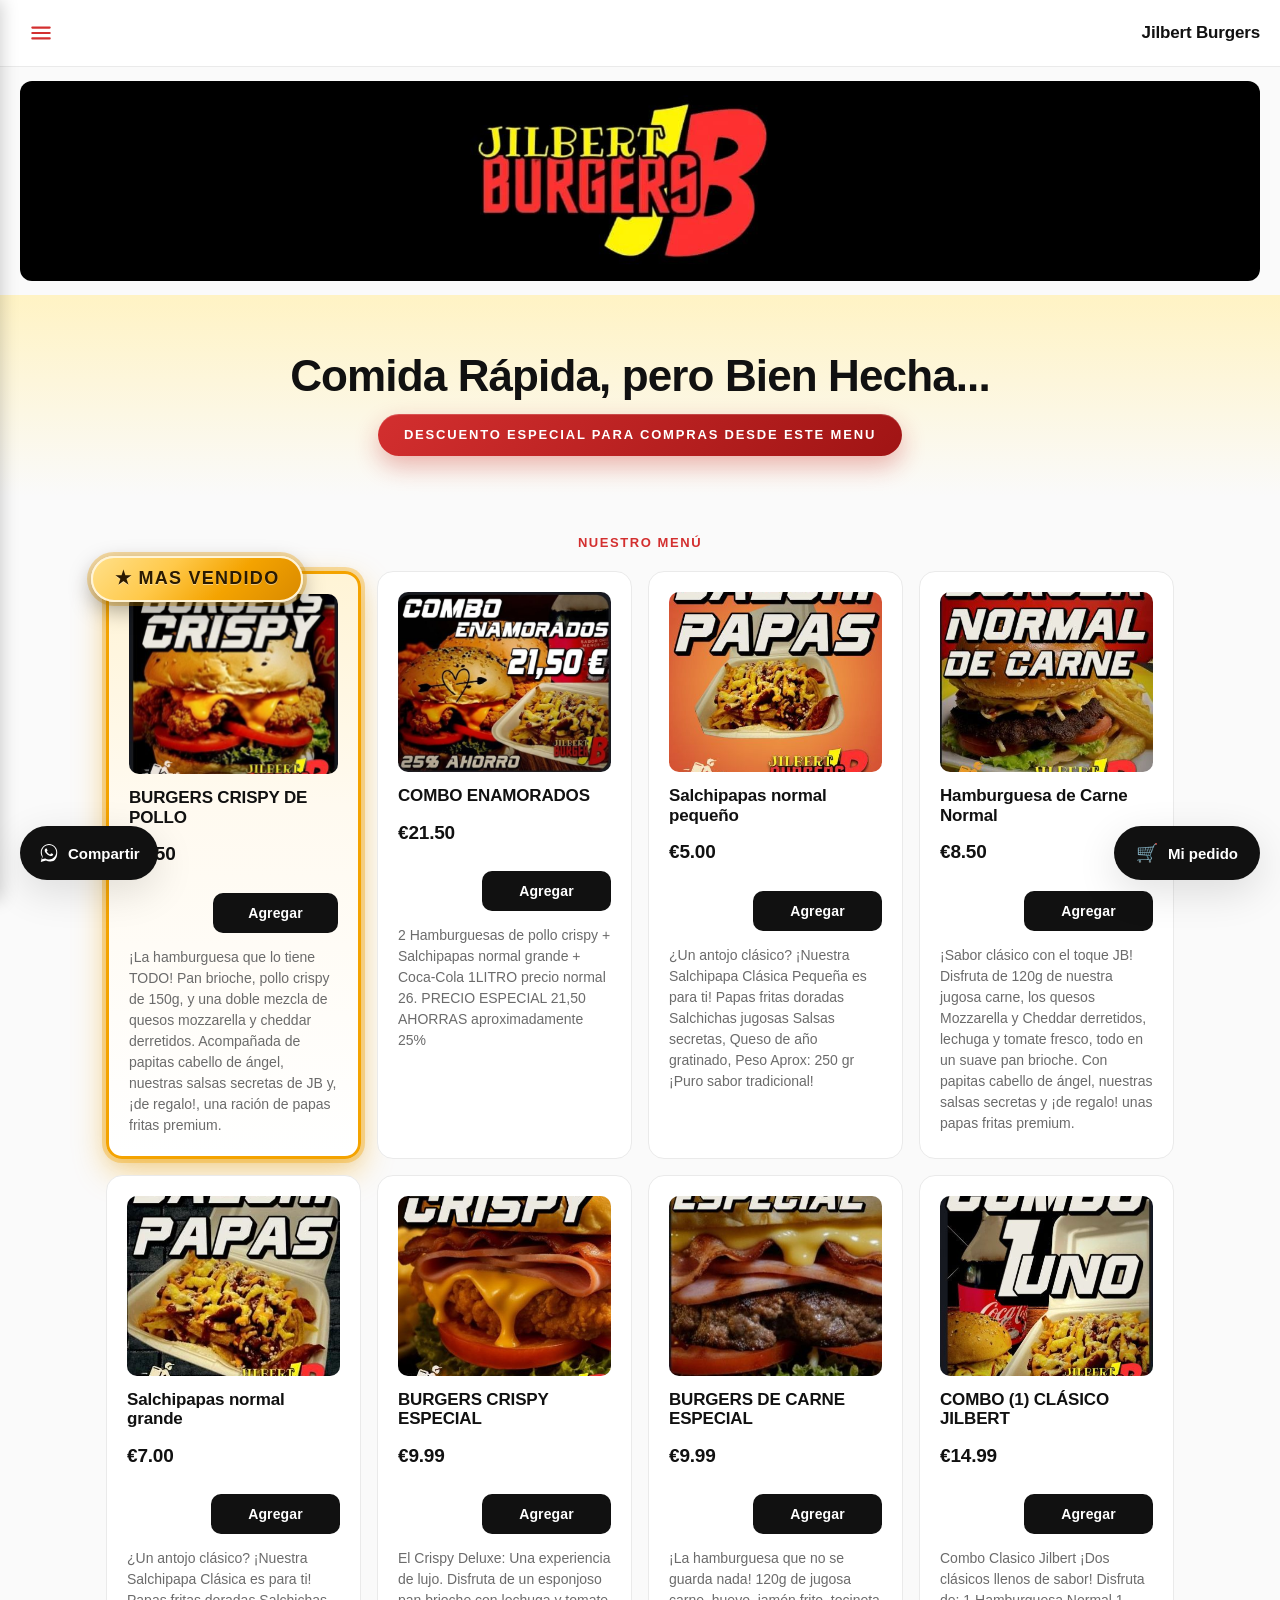
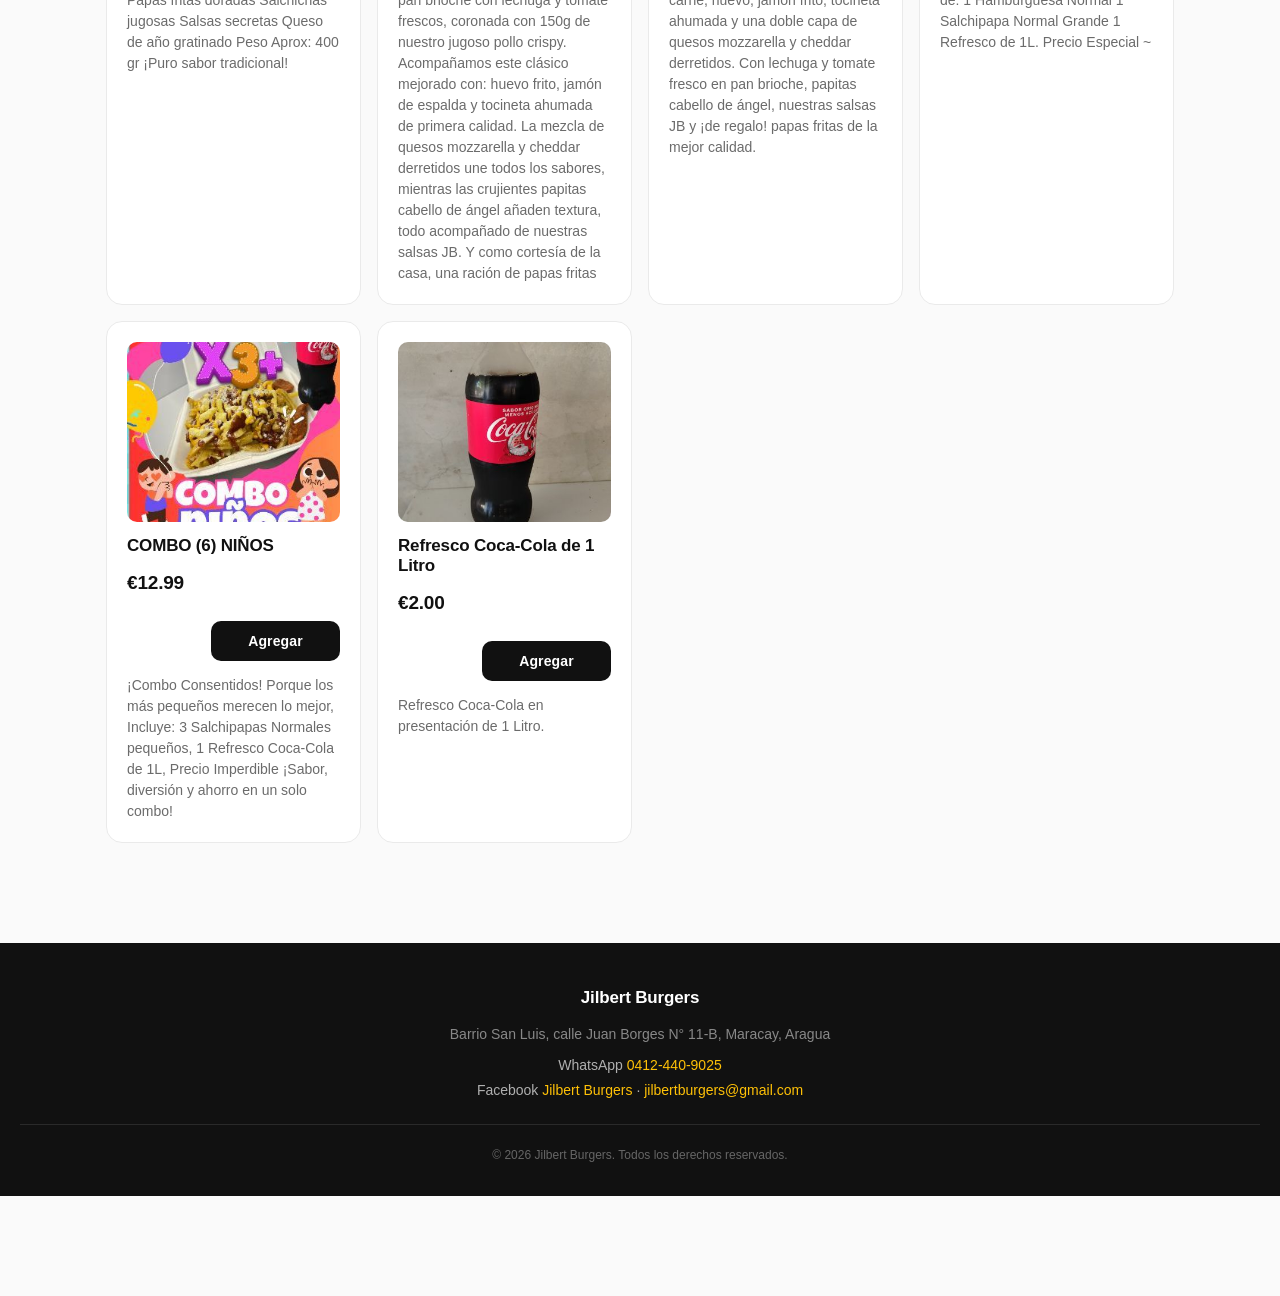
==== index.html @ 59627739 "FASE 16: boton WhatsApp -> "Consultar por WhatsApp" - index.html y categoria.html: label boton carri" ====
<!DOCTYPE html>
<html lang="es">
<head>
<meta charset="UTF-8">
<meta name="viewport" content="width=device-width, initial-scale=1.0">
<title>Jilbert Burgers &middot; Comida r&aacute;pida en Maracay</title>
<link rel="icon" type="image/jpeg" href="assets/img/logo.jpg">
<meta name="description" content="Hamburguesas, salchipapas, bebidas y combos. Pide por WhatsApp en Maracay, Aragua.">
<link rel="stylesheet" href="assets/style.css?v=20261015e">
</head>
<body data-vista="todos">

<header class="cabecera">
  <button class="btn-hamburguesa" id="btn-hamburguesa" aria-label="Abrir men&uacute;" aria-expanded="false">
    <svg viewBox="0 0 24 24" width="26" height="26" aria-hidden="true">
      <rect x="3" y="6"  width="18" height="2" rx="1" fill="currentColor"/>
      <rect x="3" y="11" width="18" height="2" rx="1" fill="currentColor"/>
      <rect x="3" y="16" width="18" height="2" rx="1" fill="currentColor"/>
    </svg>
  </button>
  <a href="index.html" class="logo" style="text-decoration:none;color:inherit;">
    <span>Jilbert Burgers</span>
  </a>
</header>

<aside class="menu-lateral" id="menu-lateral" aria-hidden="true">
  <header class="menu-lateral-head">
    <h3>Men&uacute;</h3>
    <button id="menu-lateral-cerrar" aria-label="Cerrar men&uacute;">&times;</button>
  </header>
  <nav class="menu-lateral-lista" id="menu-lateral-lista"></nav>
</aside>
<div class="overlay" id="menu-overlay" aria-hidden="true"></div>

<section class="logo-banda">
  <img data-negocio="logo" alt="Jilbert Burgers" class="logo-banda-img">
</section>

<section class="hero">
  <h1 id="hero-titulo"></h1>
  <p id="hero-subtitulo"></p>
</section>

<h2 class="seccion-titulo">Nuestro Men&uacute;</h2>
<section class="productos-todos" id="lista-productos"><div class="skeleton-grid"><div class="skeleton-card"><div class="sk-media"></div><div class="sk-line sk-titulo"></div><div class="sk-line sk-precio"></div><div class="sk-line sk-btn"></div><div class="sk-line sk-desc"></div></div><div class="skeleton-card"><div class="sk-media"></div><div class="sk-line sk-titulo"></div><div class="sk-line sk-precio"></div><div class="sk-line sk-btn"></div><div class="sk-line sk-desc"></div></div><div class="skeleton-card"><div class="sk-media"></div><div class="sk-line sk-titulo"></div><div class="sk-line sk-precio"></div><div class="sk-line sk-btn"></div><div class="sk-line sk-desc"></div></div><div class="skeleton-card"><div class="sk-media"></div><div class="sk-line sk-titulo"></div><div class="sk-line sk-precio"></div><div class="sk-line sk-btn"></div><div class="sk-line sk-desc"></div></div><div class="skeleton-card"><div class="sk-media"></div><div class="sk-line sk-titulo"></div><div class="sk-line sk-precio"></div><div class="sk-line sk-btn"></div><div class="sk-line sk-desc"></div></div><div class="skeleton-card"><div class="sk-media"></div><div class="sk-line sk-titulo"></div><div class="sk-line sk-precio"></div><div class="sk-line sk-btn"></div><div class="sk-line sk-desc"></div></div></div></section>

<button class="carrito-btn" id="carrito-btn" aria-label="Ver carrito">
  <span class="icono">&#128722;</span>
  <span>Mi pedido</span>
  <span class="badge" id="carrito-badge" style="display:none;">0</span>
</button>

<button class="share-btn" id="compartir-btn" aria-label="Compartir men&uacute; por WhatsApp" title="Compartir men&uacute;">
  <svg viewBox="0 0 32 32" width="22" height="22" aria-hidden="true" fill="currentColor">
    <path d="M16 3C9.4 3 4 8.4 4 15c0 2.4.7 4.7 2 6.6L4 29l7.6-2c1.9 1 3.9 1.5 6 1.5h.4C24.6 28.5 28 23.6 28 15 28 8.4 22.6 3 16 3zm0 22.5h-.4c-1.8 0-3.5-.5-5-1.4l-.4-.2-4.5 1.2 1.2-4.4-.2-.4C6 18.9 5.5 17 5.5 15 5.5 9.2 10.2 4.5 16 4.5S26.5 9.2 26.5 15 21.8 25.5 16 25.5zm5.7-7.9c-.3-.2-1.9-.9-2.2-1s-.5-.2-.7.2-.8 1-1 1.2-.4.2-.7.1c-.3-.2-1.3-.5-2.5-1.6-1-.9-1.6-1.9-1.8-2.2-.2-.3 0-.5.1-.6.1-.1.3-.4.5-.6.2-.2.3-.3.4-.5.1-.2 0-.4 0-.5s-.7-1.7-.9-2.3c-.2-.6-.5-.5-.7-.5h-.6c-.2 0-.5.1-.8.4-.3.3-1 1-1 2.5s1.1 2.9 1.2 3.1c.2.2 2.1 3.2 5 4.5.7.3 1.2.5 1.7.6.7.2 1.3.2 1.8.1.6-.1 1.9-.8 2.2-1.6.3-.8.3-1.4.2-1.6-.1-.2-.3-.3-.6-.4z"/>
  </svg>
  <span>Compartir</span>
</button>

<aside class="carrito-panel" id="carrito-panel" aria-label="Carrito de compras">
  <header>
    <h2>Tu Pedido</h2>
    <button id="carrito-cerrar" aria-label="Cerrar">&times;</button>
  </header>
  <div class="carrito-lista" id="carrito-lista"></div>
  <div class="carrito-pie">
    <div class="total"><span>Total</span><span id="carrito-total">&euro;0.00</span></div>
    <button class="btn-wa" id="carrito-wa">Consultar por WhatsApp</button>
    <button class="btn-contado" id="carrito-contado">Contado (10% OFF)</button>
    <button class="btn-vaciar" id="carrito-vaciar">Vaciar carrito</button>
  </div>
</aside>

<footer class="pie">
  <strong>Jilbert Burgers</strong>
  <p class="direccion" data-negocio="direccion">Barrio San Luis, calle Juan Borges N&deg; 11-B, Maracay, Aragua</p>
  <p>WhatsApp <a href="https://wa.me/584124409025" target="_blank" rel="noopener" data-negocio="whatsapp">0412-440-9025</a></p>
  <p>Facebook <a href="https://www.facebook.com/search/top?q=jilbert%20burgers" target="_blank" rel="noopener" data-negocio="facebook">Jilbert Burgers</a> &middot; <a href="mailto:jilbertburgers@gmail.com" data-negocio="correo">jilbertburgers@gmail.com</a></p>
  <p class="copy">&copy; 2026 Jilbert Burgers. Todos los derechos reservados.</p>
</footer>

<script src="assets/script.js?v=20261015d"></script>
</body>
</html>
---- assets/style.css ----
/* ============================================================
   Jilbert Burgers - Estilos modernos minimalistas
   Paleta: amarillo #FFC107, rojo #D32F2F, negro #111111
   ============================================================ */

* { box-sizing: border-box; margin: 0; padding: 0; }

:root {
  --amarillo:  #FFC107;
  --amarillo-suave: #FFF3C4;
  --rojo:      #D32F2F;
  --rojo-oscuro: #B71C1C;
  --negro:     #111111;
  --gris:      #6B6B6B;
  --gris-claro:#F5F5F5;
  --blanco:    #FFFFFF;
  --fondo:     #FAFAFA;
  --borde:     #EAEAEA;
  --radio:     16px;
  --radio-sm:  10px;
  --sombra-sm: 0 1px 3px rgba(0,0,0,.04), 0 1px 2px rgba(0,0,0,.06);
  --sombra-md: 0 4px 16px rgba(0,0,0,.06);
  --sombra-lg: 0 12px 40px rgba(0,0,0,.12);
  --trans:     .2s cubic-bezier(.4,0,.2,1);
}

html { scroll-behavior: smooth; }

body {
  font-family: -apple-system, BlinkMacSystemFont, "Segoe UI", "Inter", Roboto, "Helvetica Neue", sans-serif;
  font-size: 16px;
  line-height: 1.55;
  color: var(--negro);
  background: var(--fondo);
  -webkit-font-smoothing: antialiased;
  padding-bottom: 100px;
}

h1, h2, h3 {
  font-weight: 800;
  letter-spacing: -0.02em;
  line-height: 1.15;
  color: var(--negro);
}

a { color: var(--rojo); text-decoration: none; transition: color var(--trans); }
a:hover { color: var(--rojo-oscuro); }

/* ---------- Cabecera ---------- */
.cabecera {
  position: sticky; top: 0; z-index: 50;
  display: flex; align-items: center; justify-content: space-between;
  gap: 12px;
  padding: 12px 20px;
  background: rgba(255,255,255,.9);
  backdrop-filter: saturate(180%) blur(12px);
  -webkit-backdrop-filter: saturate(180%) blur(12px);
  border-bottom: 1px solid var(--borde);
}
.cabecera .logo {
  display: flex; align-items: center; gap: 10px;
  font-weight: 800;
  font-size: 17px;
  letter-spacing: -0.01em;
  color: var(--negro);
}
.cabecera .logo svg { width: 36px; height: 36px; display: block; }
.cabecera nav a {
  font-size: 14px;
  font-weight: 600;
  color: var(--gris);
  margin-left: 16px;
  padding: 6px 10px;
  border-radius: 8px;
  transition: all var(--trans);
}
.cabecera nav a:hover {
  color: var(--negro);
  background: var(--gris-claro);
  text-decoration: none;
}

/* ---------- Logo del negocio (banda negra fija, editor tipo Facebook) ---------- */
.logo-banda {
  background: #000;
  border-radius: 12px;
  margin: 14px 20px;
  height: 200px;
  position: relative;
  overflow: hidden;
}
.logo-banda .logo-banda-img {
  display: block;
  position: absolute;
  left: calc(50% + var(--logo-x, 0%));
  top: calc(50% + var(--logo-y, 0%));
  max-width: 100%;
  max-height: 100%;
  width: auto;
  height: auto;
  transform: translate(-50%, -50%) scale(var(--logo-escala, 1));
  transform-origin: center center;
}
.logo-banda .logo-banda-img:not([src]),
.logo-banda .logo-banda-img[src=""] {
  display: none;
}
@media (max-width: 600px) {
  .logo-banda { height: 150px; margin: 10px 12px; }
}

/* ---------- Hero ---------- */
.hero {
  text-align: center;
  padding: 56px 20px 40px;
  background: linear-gradient(180deg, var(--amarillo-suave) 0%, var(--fondo) 100%);
}
.hero h1 {
  font-size: clamp(28px, 5vw, 44px);
  color: var(--negro);
  margin-bottom: 12px;
  max-width: 700px;
  margin-left: auto; margin-right: auto;
}
.hero h1 span { color: var(--rojo); }
.hero p {
  display: inline-block;
  background: linear-gradient(135deg, var(--rojo) 0%, #a01414 100%);
  color: #ffffff;
  font-weight: 800;
  font-size: 13px;
  letter-spacing: 0.14em;
  text-transform: uppercase;
  line-height: 1.45;
  padding: 12px 26px;
  border-radius: 999px;
  box-shadow: 0 10px 24px rgba(200, 30, 30, 0.32), inset 0 1px 0 rgba(255,255,255,0.18);
  max-width: 92%;
  margin: 0 auto;
}

/* ---------- Titulo de seccion ---------- */
.seccion-titulo {
  text-align: center;
  font-size: 13px;
  font-weight: 700;
  letter-spacing: 0.12em;
  text-transform: uppercase;
  color: var(--rojo);
  margin: 40px 0 20px;
}

/* ---------- Grid de categorias ---------- */
.categorias {
  display: grid;
  grid-template-columns: repeat(auto-fit, minmax(200px, 1fr));
  gap: 16px;
  padding: 0 20px 40px;
  max-width: 1000px;
  margin: 0 auto;
}
.categoria-card {
  display: flex;
  flex-direction: column;
  align-items: stretch;
  gap: 0;
  background: var(--blanco);
  border: 1px solid var(--borde);
  border-radius: var(--radio);
  padding: 0;
  color: var(--negro);
  font-weight: 700;
  font-size: 18px;
  transition: all var(--trans);
  position: relative;
  overflow: hidden;
}
.categoria-card::after {
  content: "\2192";
  position: absolute;
  top: 22px; right: 20px;
  font-size: 18px;
  color: var(--gris);
  transition: all var(--trans);
}
.categoria-card:hover {
  border-color: var(--rojo);
  box-shadow: var(--sombra-md);
  transform: translateY(-2px);
  text-decoration: none;
  color: var(--negro);
}
.categoria-card:hover::after {
  color: var(--rojo);
  transform: translateX(4px);
}
.categoria-card .emoji {
  font-size: 34px;
  line-height: 1;
  display: block;
}
.categoria-card .label { display: block; padding: 10px 14px 0; }
.categoria-card .sub {
  display: block;
  font-size: 13px;
  font-weight: 500;
  color: var(--gris);
  margin-top: 2px;
  padding: 0 14px 12px;
}

/* ---------- Grid de productos ---------- */
.productos {
  display: grid;
  grid-template-columns: repeat(auto-fill, minmax(240px, 1fr));
  gap: 16px;
  padding: 0 20px 60px;
  max-width: 1080px;
  margin: 0 auto;
}
.producto {
  position: relative;
  background: var(--blanco);
  border: 1px solid var(--borde);
  border-radius: var(--radio);
  padding: 20px;
  display: flex;
  flex-direction: column;
  gap: 8px;
  transition: all var(--trans);
}
.producto:hover {
  border-color: #DCDCDC;
  box-shadow: var(--sombra-md);
  transform: translateY(-2px);
}
.producto .emoji {
  font-size: 40px;
  line-height: 1;
  text-align: center;
  margin-bottom: 4px;
}
.producto h3 {
  font-size: 17px;
  font-weight: 700;
  letter-spacing: -0.01em;
}
.producto .desc {
  color: var(--gris);
  font-size: 14px;
  line-height: 1.5;
}
.producto .precio {
  font-weight: 800;
  font-size: 19px;
  color: var(--negro);
  margin-top: 4px;
  letter-spacing: -0.01em;
}
.producto button {
  margin-top: 10px;
  background: var(--negro);
  color: var(--blanco);
  border: 0;
  border-radius: var(--radio-sm);
  padding: 12px 16px;
  font-weight: 600;
  font-size: 14px;
  letter-spacing: 0.01em;
  cursor: pointer;
  transition: all var(--trans);
  font-family: inherit;
}
.producto button:hover {
  background: var(--rojo);
}
.producto button:active { transform: scale(.98); }

/* ---------- Carrito flotante (pill) ---------- */
.carrito-btn {
  position: fixed;
  right: 20px; bottom: 20px;
  z-index: 60;
  height: 54px;
  padding: 0 22px;
  border-radius: 27px;
  background: var(--negro);
  color: var(--blanco);
  border: 0;
  cursor: pointer;
  font-size: 15px;
  font-weight: 600;
  font-family: inherit;
  display: flex;
  align-items: center;
  gap: 10px;
  box-shadow: var(--sombra-lg);
  transition: all var(--trans);
}
.carrito-btn:hover {
  background: var(--rojo);
  transform: translateY(-2px);
}
.carrito-btn .icono { font-size: 18px; line-height: 1; }
.carrito-btn .badge {
  background: var(--amarillo);
  color: var(--negro);
  font-size: 12px;
  font-weight: 800;
  min-width: 22px;
  height: 22px;
  border-radius: 11px;
  display: inline-flex;
  align-items: center;
  justify-content: center;
  padding: 0 7px;
}

/* ---------- Panel del carrito ---------- */
.carrito-panel {
  position: fixed;
  right: 0; bottom: 0; top: 0;
  width: min(420px, 100%);
  background: var(--blanco);
  box-shadow: var(--sombra-lg);
  z-index: 100;
  transform: translateX(110%);
  transition: transform .3s cubic-bezier(.4,0,.2,1);
  display: flex;
  flex-direction: column;
}
.carrito-panel.abierto { transform: translateX(0); }
.carrito-panel header {
  padding: 20px 22px;
  display: flex;
  align-items: center;
  justify-content: space-between;
  border-bottom: 1px solid var(--borde);
}
.carrito-panel header h2 {
  font-size: 20px;
  font-weight: 800;
  letter-spacing: -0.02em;
}
.carrito-panel header button {
  background: var(--gris-claro);
  border: 0;
  width: 34px; height: 34px;
  border-radius: 50%;
  font-size: 18px;
  cursor: pointer;
  color: var(--negro);
  display: flex; align-items: center; justify-content: center;
  transition: all var(--trans);
}
.carrito-panel header button:hover { background: #E5E5E5; }

.carrito-lista {
  flex-grow: 1;
  overflow-y: auto;
  padding: 8px 22px;
}
.carrito-item {
  display: flex;
  align-items: center;
  gap: 12px;
  border-bottom: 1px solid var(--borde);
  padding: 14px 0;
}
.carrito-item:last-child { border-bottom: 0; }
.carrito-item .nombre {
  flex-grow: 1;
  font-weight: 600;
  font-size: 14px;
  line-height: 1.35;
}
.carrito-item .cant {
  display: flex; align-items: center; gap: 8px;
}
.carrito-item .cant button {
  width: 28px; height: 28px;
  border-radius: 8px;
  border: 1px solid var(--borde);
  background: var(--blanco);
  font-weight: 700;
  font-size: 14px;
  cursor: pointer;
  color: var(--negro);
  transition: all var(--trans);
}
.carrito-item .cant button:hover { background: var(--gris-claro); }
.carrito-item .cant span {
  min-width: 20px;
  text-align: center;
  font-weight: 700;
  font-size: 14px;
}
.carrito-item .precio {
  font-weight: 700;
  min-width: 70px;
  text-align: right;
  font-size: 14px;
  letter-spacing: -0.01em;
}
.carrito-vacio {
  text-align: center;
  color: var(--gris);
  padding: 60px 20px;
  font-size: 14px;
  line-height: 1.7;
}

.carrito-pie {
  border-top: 1px solid var(--borde);
  padding: 20px 22px 24px;
  background: var(--blanco);
}
.carrito-pie .total {
  display: flex;
  justify-content: space-between;
  align-items: baseline;
  font-size: 15px;
  font-weight: 600;
  color: var(--gris);
  margin-bottom: 16px;
}
.carrito-pie .total #carrito-total {
  font-size: 22px;
  font-weight: 800;
  color: var(--negro);
  letter-spacing: -0.02em;
}
.carrito-pie button {
  width: 100%;
  padding: 14px;
  border: 0;
  border-radius: var(--radio-sm);
  font-weight: 600;
  font-size: 15px;
  cursor: pointer;
  font-family: inherit;
  transition: all var(--trans);
}
.carrito-pie .btn-wa {
  background: #25D366;
  color: var(--blanco);
}
.carrito-pie .btn-wa:hover { background: #1EBE5A; }
.carrito-pie .btn-vaciar {
  background: transparent;
  color: var(--gris);
  font-size: 13px;
  padding: 10px;
  margin-top: 4px;
}
.carrito-pie .btn-vaciar:hover { color: var(--rojo); }

/* ---------- Pie de pagina ---------- */
.pie {
  background: var(--negro);
  color: #B0B0B0;
  padding: 40px 20px 30px;
  text-align: center;
  font-size: 14px;
  line-height: 1.8;
  margin-top: 60px;
}
.pie strong {
  color: var(--blanco);
  font-size: 17px;
  font-weight: 800;
  letter-spacing: -0.01em;
  display: block;
  margin-bottom: 8px;
}
.pie a { color: var(--amarillo); }
.pie a:hover { color: #FFD54F; }
.pie .direccion { color: #888; margin-bottom: 6px; }
.pie .copy {
  margin-top: 20px;
  padding-top: 20px;
  border-top: 1px solid #2A2A2A;
  font-size: 12px;
  color: #666;
}

/* ---------- Volver / breadcrumb ---------- */
.volver {
  display: inline-flex;
  align-items: center;
  gap: 6px;
  font-size: 14px;
  font-weight: 600;
  color: var(--gris);
  margin: 24px 20px 0;
}
.volver:hover { color: var(--negro); text-decoration: none; }

/* ---------- Responsive ---------- */
@media (max-width: 480px) {
  .hero { padding: 40px 20px 28px; }
  .categorias { grid-template-columns: repeat(2, 1fr); padding: 0 16px 30px; }
  .categoria-card { padding: 0; font-size: 15px; }
  .categoria-card::after { display: none; }
  .productos { padding: 0 16px 50px; gap: 12px; }
  .producto { padding: 16px; }
  .carrito-btn { padding: 0 18px; height: 50px; }
  .carrito-panel header { padding: 16px 18px; }
  .carrito-lista { padding: 6px 18px; }
  .carrito-pie { padding: 16px 18px 20px; }
}


/* ============================================================
   PASO 21 - Tarjeta toggle: seleccionado, contador y boton "-"
   ============================================================ */
.producto { cursor: pointer; user-select: none; }
.producto .acciones {
  display: flex;
  align-items: center;
  gap: 8px;
  margin-top: 10px;
}
.producto .acciones .contador {
  min-width: 28px;
  text-align: center;
  font-weight: 800;
  font-size: 15px;
  color: var(--negro);
  opacity: 0;
  transform: scale(.7);
  transition: all var(--trans);
}
.producto .acciones .btn-menos {
  width: 40px;
  padding: 12px 0;
  background: var(--gris-claro);
  color: var(--negro);
  border: 0;
  border-radius: var(--radio-sm);
  font-weight: 800;
  font-size: 16px;
  cursor: pointer;
  font-family: inherit;
  transition: all var(--trans);
  opacity: 0;
  pointer-events: none;
}
.producto .acciones .btn-menos:hover { background: #E5E5E5; }
.producto .acciones .btn-menos:disabled { opacity: 0 !important; pointer-events: none; }
.producto .acciones .btn-agregar { flex-grow: 1; margin-top: 0; }

.producto.seleccionado {
  border-color: var(--rojo);
  box-shadow: 0 8px 24px rgba(211,47,47,.14);
  transform: translateY(-2px);
}
.producto.seleccionado .acciones .contador {
  opacity: 1;
  transform: scale(1);
  color: var(--rojo);
}
.producto.seleccionado .acciones .btn-menos {
  opacity: 1;
  pointer-events: auto;
}

@keyframes jilbertPop {
  0%   { transform: scale(1); }
  40%  { transform: scale(1.03); }
  100% { transform: scale(1); }
}
.producto.pop { animation: jilbertPop .28s cubic-bezier(.4,0,.2,1); }

@media (max-width: 480px) {
  .producto .acciones .btn-menos { width: 36px; padding: 10px 0; }
  .producto .acciones .contador { font-size: 14px; }
}

/* ============================================================
   PASO 21 - Tarjeta toggle: seleccionado, contador y boton "-"
   ============================================================ */
.producto { cursor: pointer; user-select: none; }
.producto .acciones {
  display: flex;
  align-items: center;
  gap: 8px;
  margin-top: 10px;
}
.producto .acciones .contador {
  min-width: 28px;
  text-align: center;
  font-weight: 800;
  font-size: 15px;
  color: var(--negro);
  opacity: 0;
  transform: scale(.7);
  transition: all var(--trans);
}
.producto .acciones .btn-menos {
  width: 40px;
  padding: 12px 0;
  background: var(--gris-claro);
  color: var(--negro);
  border: 0;
  border-radius: var(--radio-sm);
  font-weight: 800;
  font-size: 16px;
  cursor: pointer;
  font-family: inherit;
  transition: all var(--trans);
  opacity: 0;
  pointer-events: none;
}
.producto .acciones .btn-menos:hover { background: #E5E5E5; }
.producto .acciones .btn-menos:disabled { opacity: 0 !important; pointer-events: none; }
.producto .acciones .btn-agregar { flex-grow: 1; margin-top: 0; }

.producto.seleccionado {
  border-color: var(--rojo);
  box-shadow: 0 8px 24px rgba(211,47,47,.14);
  transform: translateY(-2px);
}
.producto.seleccionado .acciones .contador {
  opacity: 1;
  transform: scale(1);
  color: var(--rojo);
}
.producto.seleccionado .acciones .btn-menos {
  opacity: 1;
  pointer-events: auto;
}

@keyframes jilbertPop {
  0%   { transform: scale(1); }
  40%  { transform: scale(1.03); }
  100% { transform: scale(1); }
}
.producto.pop { animation: jilbertPop .28s cubic-bezier(.4,0,.2,1); }

@media (max-width: 480px) {
  .producto .acciones .btn-menos { width: 36px; padding: 10px 0; }
  .producto .acciones .contador { font-size: 14px; }
}
/* ============================================================
   FASE 6 - Estilos nuevos (agregados, no reemplazan nada):
   - .cat-media       : SVG neutro de categoria (reemplaza emoji)
   - .producto .media : contenedor de foto (o placeholder SVG)
   - .badge-prod      : chip nuevo / top / promo
   ============================================================ */

/* --- Categoria: contenedor del SVG / imagen --- */
.categoria-card .cat-media {
  position: relative;
  display: flex;
  align-items: center;
  justify-content: center;
  width: 100%;
  height: auto;
  aspect-ratio: 1 / 1;
  margin: 0;
  overflow: hidden;
  background: #FAFAFA;
}
.categoria-card .cat-media svg {
  display: block;
  width: 80px;
  height: 80px;
}
.categoria-card .cat-media img.cat-img {
  position: absolute;
  inset: 0;
  width: 100%;
  height: 100%;
  object-fit: cover;
  display: block;
}

/* --- Producto: contenedor de media (foto o placeholder) --- */
.producto .media {
  width: 100%;
  aspect-ratio: 1 / 1;
  max-height: 180px;
  border-radius: var(--radio-sm);
  overflow: hidden;
  background: var(--gris-claro);
  display: flex;
  align-items: center;
  justify-content: center;
  margin-bottom: 6px;
}
.producto .media img.foto {
  width: 100%;
  height: 100%;
  object-fit: cover;
  display: block;
}
.producto .media.media-placeholder svg {
  width: 64px;
  height: 64px;
  opacity: .85;
}

/* --- Chip de badge (nuevo / top / promo) --- */
.producto .badge-prod {
  display: inline-block;
  align-self: flex-start;
  font-size: 11px;
  font-weight: 800;
  letter-spacing: .04em;
  text-transform: uppercase;
  padding: 3px 9px;
  border-radius: 999px;
  line-height: 1.2;
  margin-top: 2px;
}
.producto .badge-prod.badge-nuevo { background: var(--amarillo-suave); color: #7A5B00; }
.producto .badge-prod.badge-top   { background: var(--rojo);           color: var(--blanco); }
.producto .badge-prod.badge-promo { background: var(--amarillo);       color: #4A3A00; }

/* --- Tarjeta destacada: producto en posicion 1 (premium dorado) --- */
.producto.destacado {
  border: 3px solid #f4a300;
  background: linear-gradient(180deg, #fff4d6 0%, #fffaf0 40%, #ffffff 100%);
  box-shadow: 0 0 0 4px rgba(244, 163, 0, 0.35), 0 12px 32px rgba(244, 163, 0, 0.45), var(--sombra-md);
}
.producto .badge-top-flotante {
  position: absolute;
  top: -18px;
  left: -18px;
  background: linear-gradient(135deg, #ffe08a 0%, #ffc94a 35%, #f4a300 65%, #d98a00 100%);
  color: #2b1a00;
  font-size: 18px;
  font-weight: 900;
  letter-spacing: .07em;
  text-transform: uppercase;
  padding: 10px 22px;
  border-radius: 999px;
  border: 2px solid #fff4d6;
  line-height: 1.2;
  z-index: 3;
  box-shadow: 0 8px 22px rgba(0,0,0,.35), 0 0 0 4px rgba(244,163,0,.35);
  pointer-events: none;
  white-space: nowrap;
  text-shadow: 0 1px 0 rgba(255,255,255,.45);
}

/* ============================================================ 
   FASE 7-B - Equivalente en Bs del total del carrito 
   ============================================================ */
.carrito-total-bs {
  display: block;
  margin-top: 2px;
  font-size: 13px;
  color: var(--gris);
  font-weight: 600;
  letter-spacing: .2px;
}
.carrito-total-bs .carrito-bs-tasa {
  display: inline-block;
  margin-left: 6px;
  font-size: 11px;
  color: var(--gris);
  font-weight: 500;
  opacity: .75;
}

/* ============================================================
   FASE 7-C - Panel de pago del carrito
   ============================================================ */
.carrito-pago-panel {
  display: none;
  flex-direction: column;
  gap: 12px;
  padding: 14px;
  border-top: 1px solid rgba(0,0,0,.08);
  background: #fff;
  max-height: 70vh;
  overflow-y: auto;
}
.carrito-pago-panel.abierto { display: flex; }
.carrito-pago-head {
  display: flex;
  align-items: center;
  justify-content: space-between;
}
.carrito-pago-head h3 { margin: 0; font-size: 16px; }
.carrito-pago-head button {
  background: none; border: 0; font-size: 22px; cursor: pointer;
  line-height: 1; color: var(--gris, #666);
}
.pago-total {
  display: flex; flex-direction: column; gap: 2px;
  padding: 10px 12px; border-radius: 10px;
  background: rgba(255,193,7,.12);
}
.pago-total > span:first-child {
  font-size: 12px; color: var(--gris, #666);
  text-transform: uppercase; letter-spacing: .5px;
}
.pago-total > strong { font-size: 20px; color: var(--rojo, #D32F2F); }
.pago-caminos { display: flex; gap: 8px; }
.pago-camino {
  flex: 1; padding: 8px 10px; border-radius: 10px;
  border: 1px solid rgba(0,0,0,.12); background: #fff;
  cursor: pointer; font-weight: 600; font-size: 13px;
  color: inherit;
}
.pago-camino.activo {
  background: var(--rojo, #D32F2F); color: #fff; border-color: transparent;
}
.pago-datos { display: flex; flex-direction: column; gap: 10px; }
.pago-bloque { padding: 10px 12px; border-radius: 10px; background: #f7f7f7; }
.pago-bloque h4 { margin: 0 0 6px; font-size: 13px; color: var(--rojo, #D32F2F); }
.pago-bloque ul { list-style: none; margin: 0; padding: 0; }
.pago-bloque li {
  display: flex; justify-content: space-between; gap: 8px;
  font-size: 13px; padding: 2px 0;
}
.pago-bloque li span { color: var(--gris, #666); }
.pago-vacio { font-size: 13px; color: var(--gris, #666); margin: 0; }
.pago-instrucciones h4 { margin: 0 0 4px; font-size: 13px; color: var(--rojo, #D32F2F); }
.pago-instrucciones p {
  margin: 0; font-size: 13px; line-height: 1.4;
  white-space: pre-line;
}
.carrito-pago-panel .btn-wa[disabled] { opacity: .5; cursor: not-allowed; }


/* ============================================================
   FASE 12-BIS - Botones carrito + formulario Contado
   ============================================================ */
.btn-contado {
  display: block;
  width: 100%;
  padding: 12px 16px;
  border: 0;
  border-radius: 10px;
  background: var(--amarillo, #FFC107);
  color: #111;
  font-weight: 700;
  font-size: 15px;
  cursor: pointer;
  margin-top: 8px;
}
.btn-contado:hover { filter: brightness(0.95); }

.pago-form {
  display: flex;
  flex-direction: column;
  gap: 10px;
  margin-top: 12px;
}
.pago-form label {
  display: flex;
  flex-direction: column;
  gap: 4px;
  font-size: 13px;
  color: var(--gris, #666);
}
.pago-form input,
.pago-form select {
  padding: 10px 12px;
  border: 1px solid #ddd;
  border-radius: 8px;
  font-size: 15px;
  font-family: inherit;
  background: #fff;
  color: #111;
}
.pago-form input:focus,
.pago-form select:focus { outline: 2px solid var(--rojo, #D32F2F); outline-offset: 0; }
.pago-form .btn-wa { margin-top: 6px; }

.carrito-aviso {
  background: #FDECEA;
  color: var(--rojo, #D32F2F);
  padding: 8px 12px;
  border-radius: 8px;
  font-size: 13px;
  margin-bottom: 8px;
  text-align: center;
}


/* FASE 12-TER - Contado verde, WhatsApp amarillo */
.carrito-pie .btn-wa { background: var(--amarillo, #FFC107) !important; color: #111 !important; }
.carrito-pie .btn-wa:hover { background: #FFD54F; }
.btn-contado { background: #25D366 !important; color: #fff !important; }
.btn-contado:hover { filter: brightness(0.95); }


/* ============================================================
   FASE 13-G - Menu lateral (hamburguesa) + vista "Todos"
   ============================================================ */

.btn-hamburguesa {
  background: transparent;
  border: 0;
  padding: 8px;
  margin-right: 4px;
  cursor: pointer;
  color: #D32F2F;
  border-radius: 8px;
  display: inline-flex;
  align-items: center;
  justify-content: center;
}
.btn-hamburguesa:hover { background: rgba(211,47,47,0.08); }
.btn-hamburguesa:active { background: rgba(211,47,47,0.15); }

.menu-lateral {
  position: fixed;
  top: 0;
  left: 0;
  height: 100vh;
  width: 280px;
  max-width: 85vw;
  background: #FFFFFF;
  box-shadow: 2px 0 16px rgba(0,0,0,0.18);
  transform: translateX(-100%);
  transition: transform 0.25s ease;
  z-index: 1200;
  display: flex;
  flex-direction: column;
}
.menu-lateral.abierto { transform: translateX(0); }

.menu-lateral-head {
  display: flex;
  align-items: center;
  justify-content: space-between;
  padding: 14px 16px;
  border-bottom: 1px solid rgba(0,0,0,0.08);
  background: #FFC107;
}
.menu-lateral-head h3 { margin: 0; font-size: 1.1rem; color: #D32F2F; }
.menu-lateral-head button {
  background: transparent;
  border: 0;
  font-size: 1.6rem;
  line-height: 1;
  cursor: pointer;
  color: #D32F2F;
  padding: 0 6px;
}

.menu-lateral-lista {
  display: flex;
  flex-direction: column;
  padding: 8px 0;
  overflow-y: auto;
}
.menu-item {
  text-align: left;
  background: transparent;
  border: 0;
  border-bottom: 1px solid rgba(0,0,0,0.06);
  padding: 14px 18px;
  font-size: 1rem;
  font-weight: 600;
  color: #333333;
  cursor: pointer;
  font-family: inherit;
}
.menu-item:hover { background: rgba(255,193,7,0.15); }
.menu-item.activo {
  background: rgba(211,47,47,0.08);
  color: #D32F2F;
  border-left: 4px solid #D32F2F;
  padding-left: 14px;
}

.overlay {
  position: fixed;
  inset: 0;
  background: rgba(0,0,0,0.45);
  opacity: 0;
  pointer-events: none;
  transition: opacity 0.25s ease;
  z-index: 1100;
}
.overlay.abierto { opacity: 1; pointer-events: auto; }

.productos-todos {
  max-width: 1100px;
  margin: 0 auto 100px;
  padding: 0 16px;
}
.grupo-categoria { margin-bottom: 36px; }
.grupo-categoria.oculto { display: none; }
.producto.oculto { display: none; }
.grupo-titulo {
  font-size: 1.35rem;
  color: #D32F2F;
  margin: 8px 0 14px;
  padding-bottom: 6px;
  border-bottom: 2px solid #FFC107;
}
.grupo-grid {
  display: grid;
  grid-template-columns: repeat(auto-fill, minmax(230px, 1fr));
  gap: 16px;
}

/* ---------- Boton compartir (FASE 15) ---------- */
.share-btn {
  position: fixed;
  left: 20px; bottom: 20px;
  z-index: 60;
  height: 54px;
  padding: 0 18px;
  border-radius: 27px;
  background: var(--negro);
  color: var(--blanco);
  border: 0;
  cursor: pointer;
  font-size: 15px;
  font-weight: 600;
  font-family: inherit;
  display: flex;
  align-items: center;
  gap: 8px;
  box-shadow: var(--sombra-lg);
  transition: all var(--trans);
}
.share-btn:hover {
  background: #25D366;
  transform: translateY(-2px);
}
@media (max-width: 480px) {
  .share-btn { padding: 0 14px; height: 50px; font-size: 14px; }
}

/* ---------- Skeleton loader (FASE 15) ---------- */
.skeleton-grid {
  display: grid;
  grid-template-columns: 1fr;
  gap: 18px;
  padding: 8px 0 24px;
}
@media (min-width: 640px) {
  .skeleton-grid { grid-template-columns: repeat(2, 1fr); }
}
@media (min-width: 960px) {
  .skeleton-grid { grid-template-columns: repeat(3, 1fr); }
}
.skeleton-card {
  background: var(--blanco, #fff);
  border-radius: 18px;
  padding: 14px;
  box-shadow: var(--sombra-md, 0 4px 16px rgba(0,0,0,0.06));
  overflow: hidden;
}
.sk-media {
  width: 100%;
  aspect-ratio: 4 / 3;
  border-radius: 12px;
  background: linear-gradient(90deg, #eee 0%, #f5f5f5 50%, #eee 100%);
  background-size: 200% 100%;
  animation: sk-shimmer 1.4s ease-in-out infinite;
  margin-bottom: 12px;
}
.sk-line {
  height: 14px;
  border-radius: 7px;
  background: linear-gradient(90deg, #eee 0%, #f5f5f5 50%, #eee 100%);
  background-size: 200% 100%;
  animation: sk-shimmer 1.4s ease-in-out infinite;
  margin: 8px 0;
}
.sk-titulo { width: 70%; height: 18px; }
.sk-precio { width: 35%; height: 16px; }
.sk-btn    { width: 55%; height: 34px; border-radius: 17px; }
.sk-desc   { width: 90%; height: 12px; }
@keyframes sk-shimmer {
  0%   { background-position: 200% 0; }
  100% { background-position: -200% 0; }
}
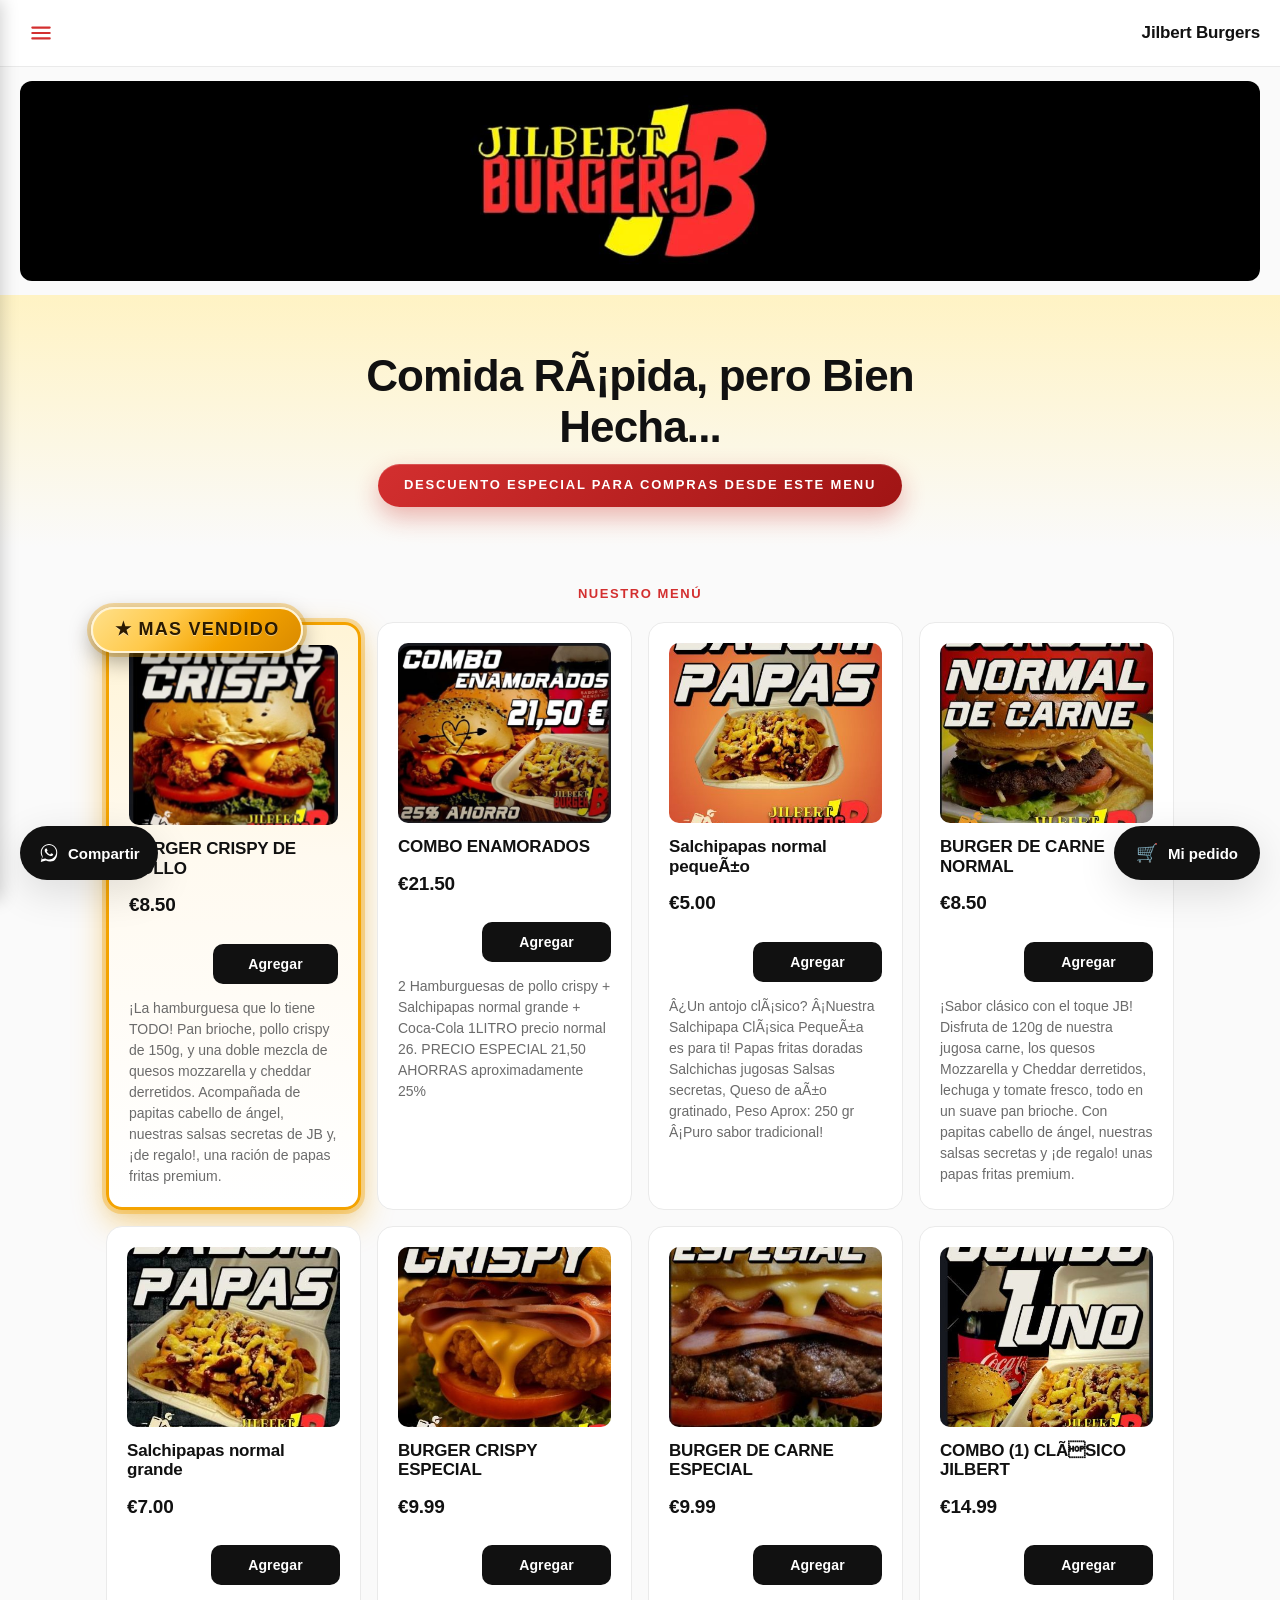
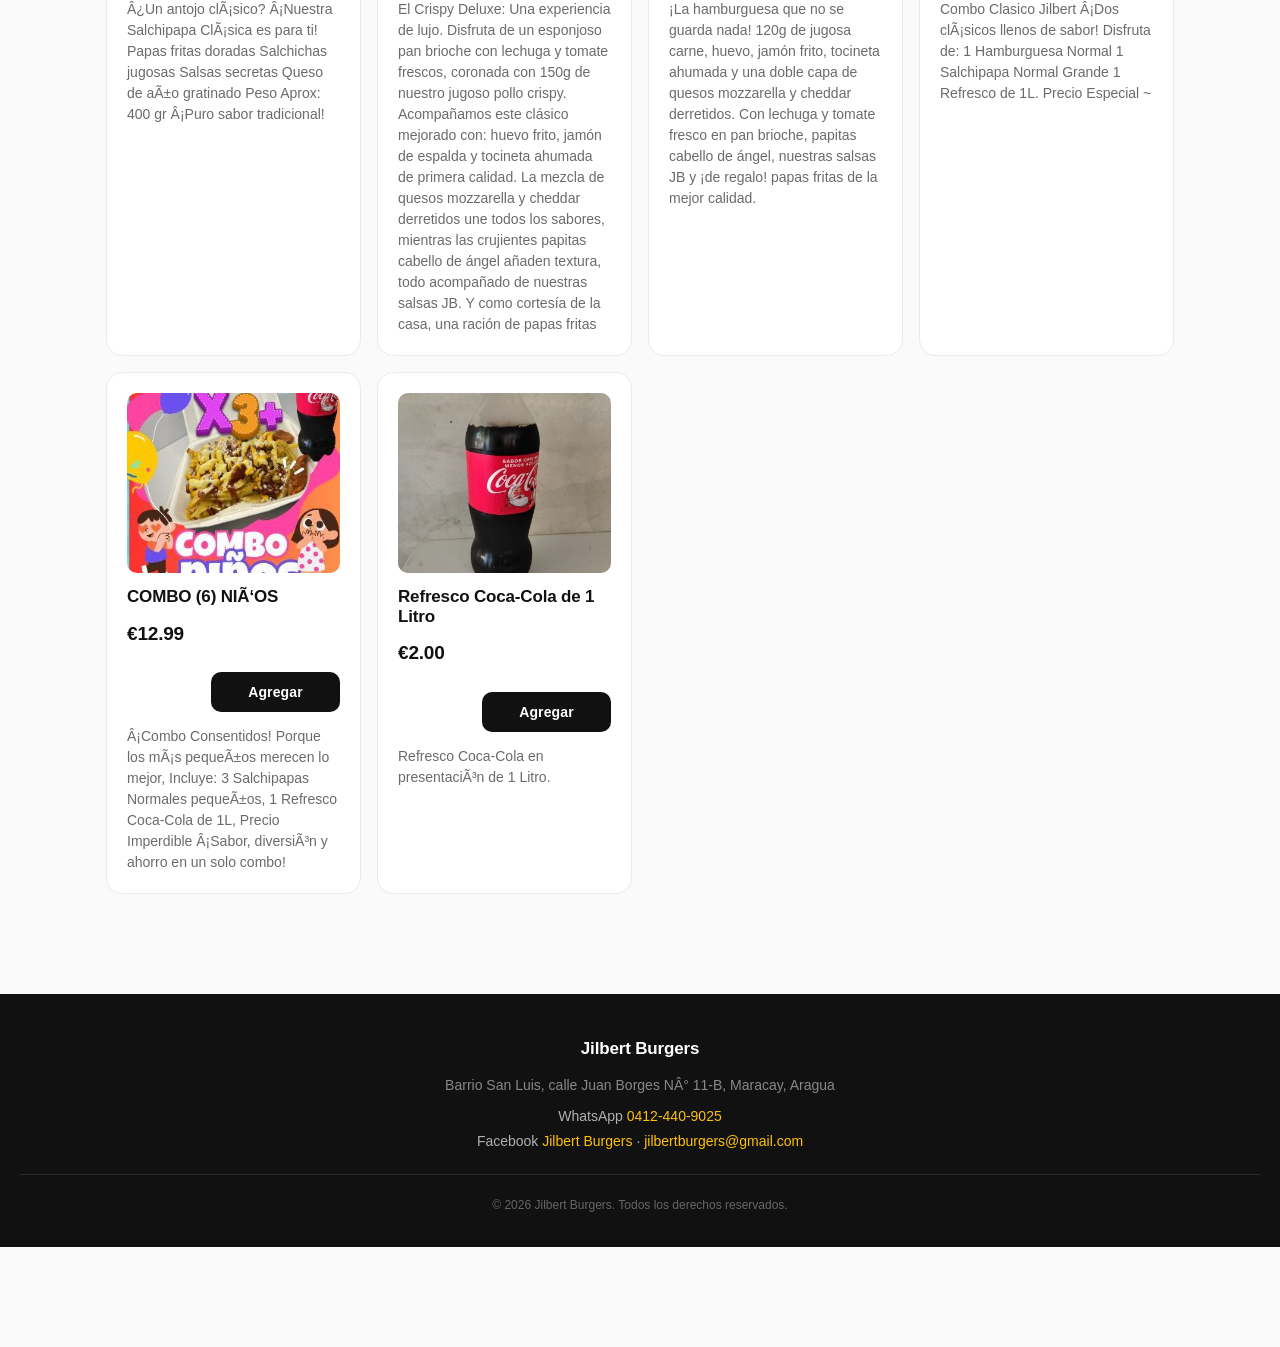
==== commit fd972b29: "FASE 17: upselling modal en carrito + selector en admin" ====
--- a/index.html
+++ b/index.html
@@ -71,6 +71,25 @@
   </div>
 </aside>
 
+<div class="upsell-modal" id="upsell-modal" aria-hidden="true" role="dialog" aria-labelledby="upsell-titulo">
+  <div class="upsell-dialog">
+    <h3 id="upsell-titulo">S&uacute;malo a tu pedido</h3>
+    <div class="upsell-cuerpo">
+      <img id="upsell-img" alt="" src="">
+      <div class="upsell-info">
+        <div id="upsell-nombre" class="upsell-nombre"></div>
+        <div id="upsell-desc" class="upsell-desc"></div>
+        <div id="upsell-precio" class="upsell-precio"></div>
+      </div>
+    </div>
+    <div class="upsell-acciones">
+      <button type="button" id="upsell-no" class="upsell-btn-no">No, gracias</button>
+      <button type="button" id="upsell-si" class="upsell-btn-si">Agregar</button>
+    </div>
+  </div>
+</div>
+
+
 <footer class="pie">
   <strong>Jilbert Burgers</strong>
   <p class="direccion" data-negocio="direccion">Barrio San Luis, calle Juan Borges N&deg; 11-B, Maracay, Aragua</p>
@@ -79,6 +98,6 @@
   <p class="copy">&copy; 2026 Jilbert Burgers. Todos los derechos reservados.</p>
 </footer>
 
-<script src="assets/script.js?v=20261015d"></script>
+<script src="assets/script.js?v=20261015e"></script>
 </body>
 </html>
--- a/assets/style.css
+++ b/assets/style.css
@@ -1077,3 +1077,22 @@
   0%   { background-position: 200% 0; }
   100% { background-position: -200% 0; }
 }
+
+
+/* PASO upsell - modal de producto sugerido */
+.upsell-modal{position:fixed;inset:0;background:rgba(0,0,0,.55);display:none;align-items:center;justify-content:center;z-index:1200;padding:16px;box-sizing:border-box;}
+.upsell-modal.abierto{display:flex;}
+.upsell-dialog{background:#fff;border-radius:14px;max-width:380px;width:100%;padding:18px;box-shadow:0 20px 60px rgba(0,0,0,.35);font-family:inherit;}
+.upsell-dialog h3{margin:0 0 12px;font-size:17px;color:var(--texto,#222);}
+.upsell-cuerpo{display:flex;gap:12px;align-items:flex-start;margin-bottom:14px;}
+.upsell-cuerpo img{width:80px;height:80px;object-fit:cover;border-radius:10px;background:#f2f2f2;flex:0 0 auto;}
+.upsell-info{flex:1 1 auto;min-width:0;}
+.upsell-nombre{font-weight:700;font-size:15px;color:var(--texto,#222);margin-bottom:4px;}
+.upsell-desc{font-size:12px;color:#666;margin-bottom:6px;max-height:44px;overflow:hidden;}
+.upsell-precio{font-weight:700;color:var(--verde,#1f8a3b);font-size:15px;}
+.upsell-acciones{display:flex;gap:8px;justify-content:flex-end;}
+.upsell-acciones button{border:0;border-radius:8px;padding:9px 14px;font-weight:600;font-size:13px;cursor:pointer;font-family:inherit;}
+.upsell-btn-no{background:#eee;color:#333;}
+.upsell-btn-no:active{background:#ddd;}
+.upsell-btn-si{background:var(--verde,#1f8a3b);color:#fff;}
+.upsell-btn-si:active{opacity:.9;}
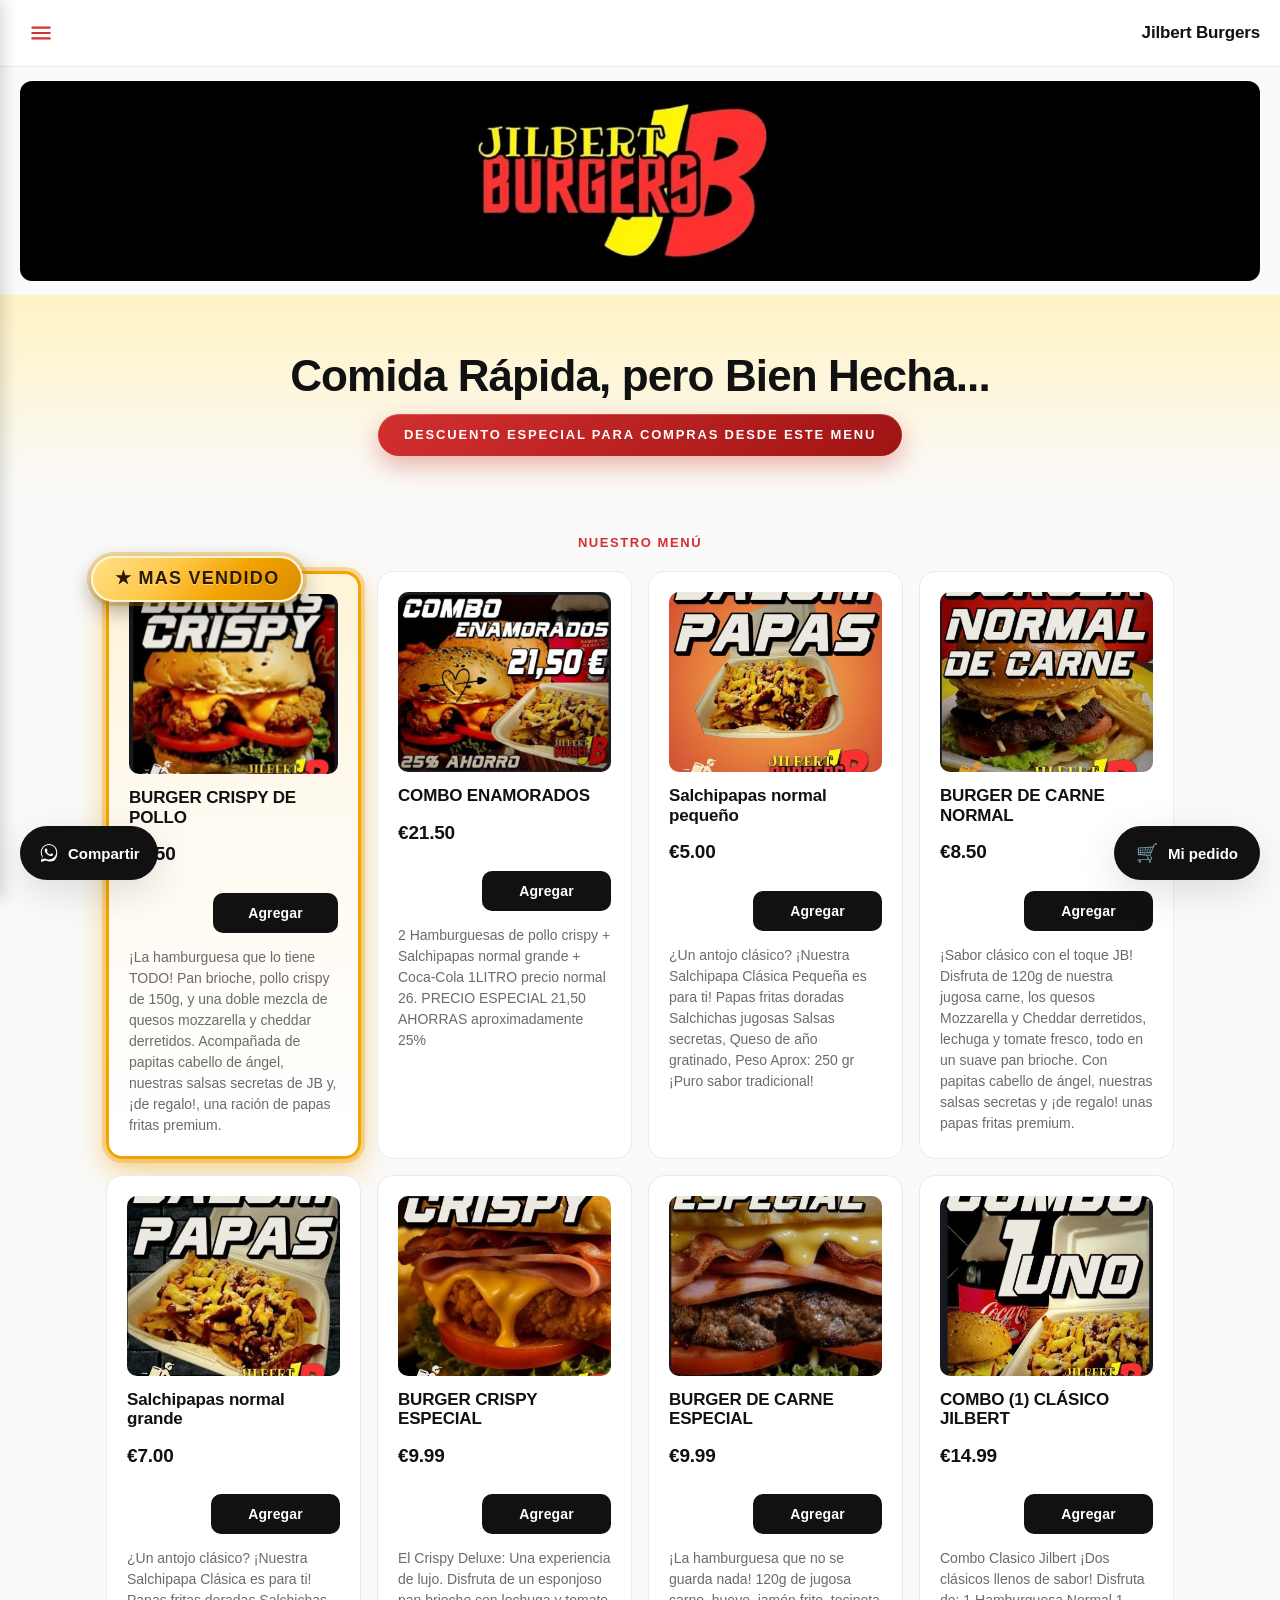
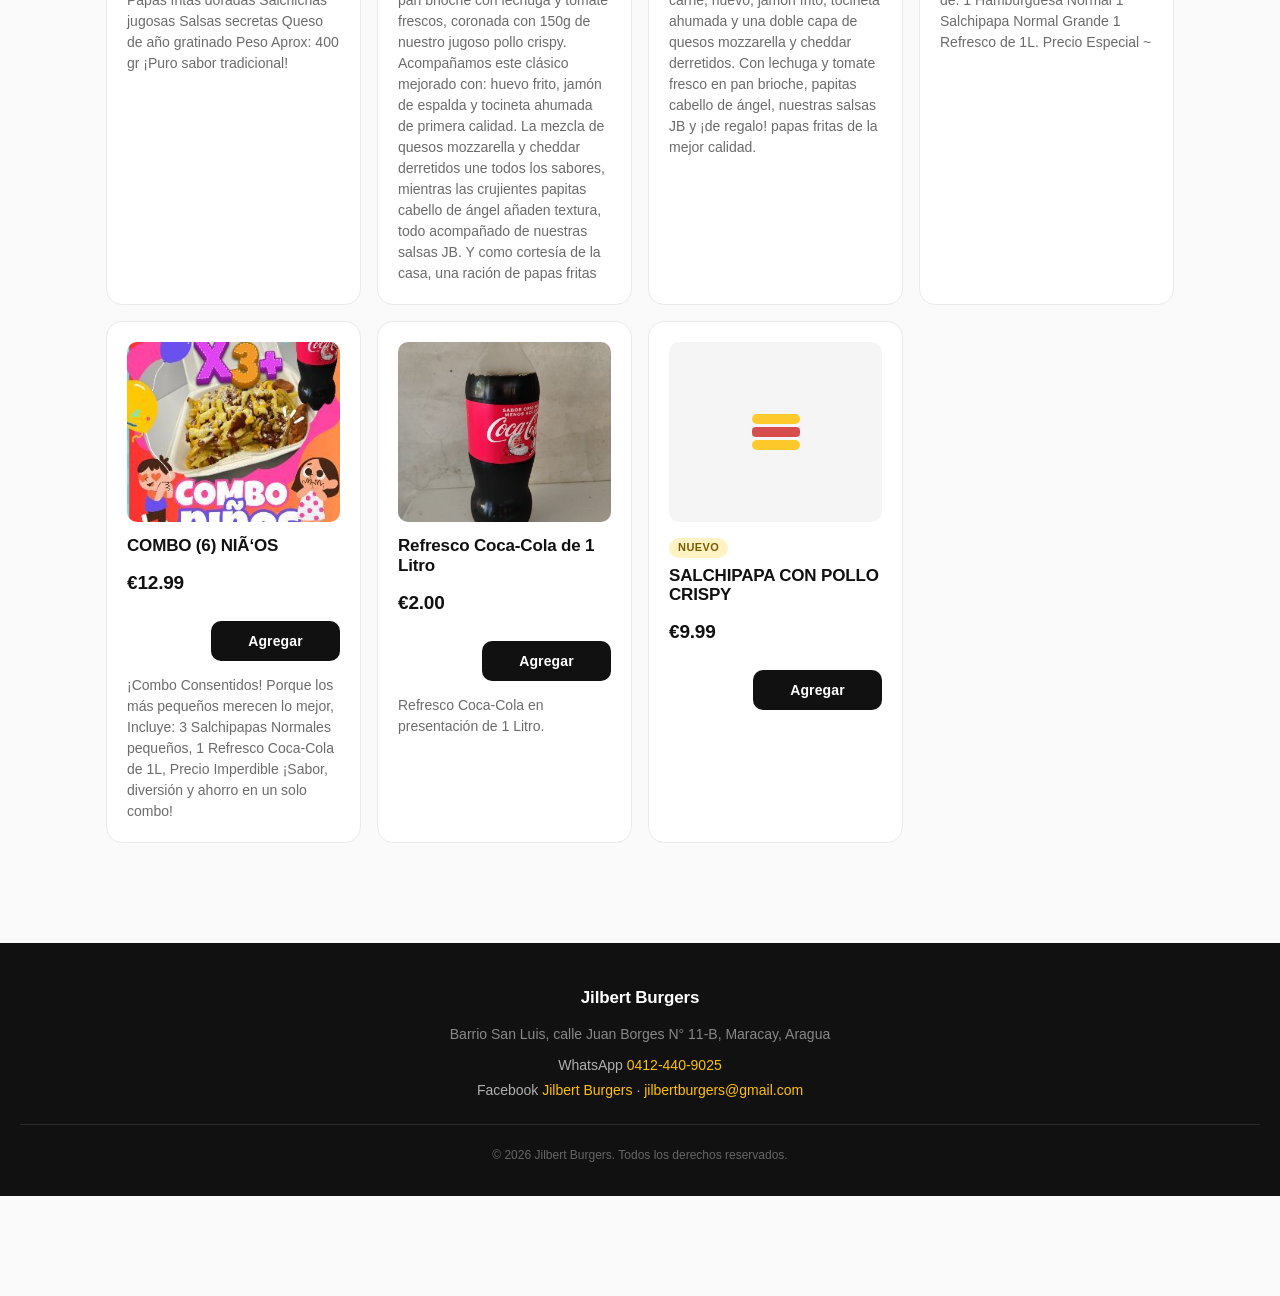
==== commit 727a3e8c: "fix: renombrar botones de carrito y submit de pago - carrito-contado: "Contado (10% OFF)" -> "Pagar " ====
--- a/index.html
+++ b/index.html
@@ -66,7 +66,7 @@
   <div class="carrito-pie">
     <div class="total"><span>Total</span><span id="carrito-total">&euro;0.00</span></div>
     <button class="btn-wa" id="carrito-wa">Consultar por WhatsApp</button>
-    <button class="btn-contado" id="carrito-contado">Contado (10% OFF)</button>
+    <button class="btn-contado" id="carrito-contado">Pagar ahora con 10% off</button>
     <button class="btn-vaciar" id="carrito-vaciar">Vaciar carrito</button>
   </div>
 </aside>
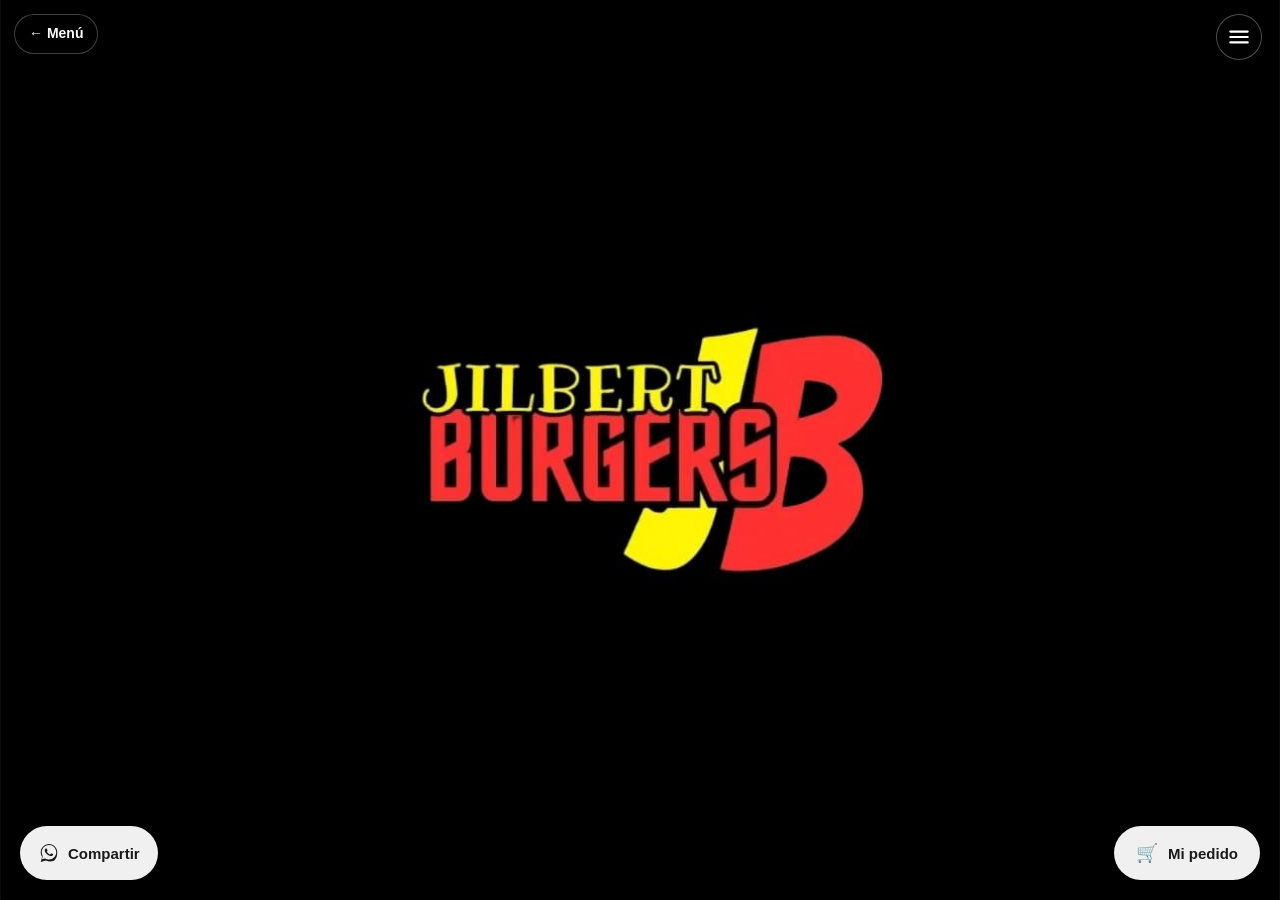
==== commit 39871d5c: "Admin: fusion Media+Configuracion con pestanas, guardado unico a disco; assets de menu (img/video) e" ====
--- a/index.html
+++ b/index.html
@@ -1,4 +1,4 @@
-<!DOCTYPE html>
+﻿<!DOCTYPE html>
 <html lang="es">
 <head>
 <meta charset="UTF-8">
@@ -6,7 +6,7 @@
 <title>Jilbert Burgers &middot; Comida r&aacute;pida en Maracay</title>
 <link rel="icon" type="image/jpeg" href="assets/img/logo.jpg">
 <meta name="description" content="Hamburguesas, salchipapas, bebidas y combos. Pide por WhatsApp en Maracay, Aragua.">
-<link rel="stylesheet" href="assets/style.css?v=20261015e">
+<link rel="stylesheet" href="assets/style.css?v=20261123133310">
 </head>
 <body data-vista="todos">
 
@@ -98,6 +98,6 @@
   <p class="copy">&copy; 2026 Jilbert Burgers. Todos los derechos reservados.</p>
 </footer>
 
-<script src="assets/script.js?v=20261015e"></script>
+<script src="assets/script.js?v=20261123224500"></script>
 </body>
 </html>
--- a/assets/style.css
+++ b/assets/style.css
@@ -7,20 +7,20 @@
 
 :root {
   --amarillo:  #FFC107;
-  --amarillo-suave: #FFF3C4;
+  --amarillo-suave: #3D3000;
   --rojo:      #D32F2F;
   --rojo-oscuro: #B71C1C;
-  --negro:     #111111;
-  --gris:      #6B6B6B;
-  --gris-claro:#F5F5F5;
-  --blanco:    #FFFFFF;
-  --fondo:     #FAFAFA;
-  --borde:     #EAEAEA;
+  --negro:     #F0F0F0;
+  --gris:      #A8A8A8;
+  --gris-claro:#2A2A2A;
+  --blanco:    #1A1A1A;
+  --fondo:     #0F0F0F;
+  --borde:     #2E2E2E;
   --radio:     16px;
   --radio-sm:  10px;
-  --sombra-sm: 0 1px 3px rgba(0,0,0,.04), 0 1px 2px rgba(0,0,0,.06);
-  --sombra-md: 0 4px 16px rgba(0,0,0,.06);
-  --sombra-lg: 0 12px 40px rgba(0,0,0,.12);
+  --sombra-sm: 0 1px 3px rgba(0,0,0,.3), 0 1px 2px rgba(0,0,0,.4);
+  --sombra-md: 0 4px 16px rgba(0,0,0,.4);
+  --sombra-lg: 0 12px 40px rgba(0,0,0,.6);
   --trans:     .2s cubic-bezier(.4,0,.2,1);
 }
 
@@ -250,6 +250,26 @@
   font-size: 14px;
   line-height: 1.5;
 }
+.producto .desc-detalle {
+  margin-top: 6px;
+}
+.producto .desc-toggle {
+  cursor: pointer;
+  list-style: none;
+  color: var(--gris);
+  font-size: 13px;
+  font-weight: 600;
+  user-select: none;
+  display: inline-block;
+}
+.producto .desc-toggle::-webkit-details-marker { display: none; }
+.producto .desc-toggle::marker { content: ''; }
+.producto .desc-toggle .txt-menos { display: none; }
+.producto .desc-detalle[open] .desc-toggle .txt-mas { display: none; }
+.producto .desc-detalle[open] .desc-toggle .txt-menos { display: inline; }
+.producto .desc-detalle[open] .desc-toggle { margin-bottom: 4px; }
+.producto .desc-detalle .desc { margin-top: 4px; }
+
 .producto .precio {
   font-weight: 800;
   font-size: 19px;
@@ -1096,3 +1116,529 @@
 .upsell-btn-no:active{background:#ddd;}
 .upsell-btn-si{background:var(--verde,#1f8a3b);color:#fff;}
 .upsell-btn-si:active{opacity:.9;}
+
+
+/* ===== DARK THEME OVERRIDES ===== */
+body { background: var(--fondo); color: var(--negro); }
+header, .barra, nav { background: rgba(26,26,26,.92) !important; }
+.hero { background: linear-gradient(180deg, #2a2200 0%, var(--fondo) 100%) !important; }
+.hero h1, .hero p { color: #eeeeee !important; }
+.carrito-panel { background: var(--blanco); }
+.carrito-panel header button:hover { background: #333333 !important; }
+.carrito-pie { background: var(--blanco) !important; border-color: var(--borde) !important; }
+.pago-bloque { background: #222222 !important; }
+.pago-form input, .pago-form select, .pago-form textarea { background: #222222 !important; color: #eeeeee !important; border-color: #444444 !important; }
+.pago-form input::placeholder, .pago-form textarea::placeholder { color: #777777 !important; }
+.pago-vacio, .pago-bloque li span { color: #999999 !important; }
+.pago-total { border-color: #333333 !important; background: #1a1a1a !important; }
+.pago-total > strong { color: var(--rojo) !important; }
+.upsell-dialog { background: #1a1a1a !important; color: #eeeeee !important; }
+.upsell-dialog h3, .upsell-nombre { color: #eeeeee !important; }
+.upsell-desc { color: #aaaaaa !important; }
+.upsell-btn-no { background: #333333 !important; color: #eeeeee !important; }
+.upsell-btn-no:active { background: #444444 !important; }
+.upsell-cuerpo img { background: #2a2a2a !important; }
+.menu-lateral { background: #1a1a1a !important; }
+.menu-item { color: #dddddd !important; }
+.menu-item:hover { background: rgba(255,193,7,0.15) !important; }
+.producto { background: var(--blanco) !important; }
+.producto .acciones .btn-menos:hover { background: #333333 !important; }
+.badge-prod.badge-nuevo { background: #4a3a00 !important; color: #FFD54F !important; }
+.badge-prod.badge-promo { background: var(--amarillo) !important; color: #111111 !important; }
+.pie .direccion { color: #999999 !important; }
+.skeleton { background: linear-gradient(90deg, #222222 0%, #2a2a2a 50%, #222222 100%) !important; }
+.form-edicion { background: #1a1a1a !important; }
+
+.producto .desc-toggle { color: #A8A8A8 !important; }
+
+/* ============================================================
+   FASE 7 - Tarjeta "nuevo": se nota mas que las demas
+   ============================================================ */
+.producto.es-nuevo {
+  border: 2px solid #f4a300;
+  background: linear-gradient(180deg, #fff8e6 0%, #ffffff 55%);
+  box-shadow:
+    0 0 0 3px rgba(244, 163, 0, 0.22),
+    0 10px 28px rgba(244, 163, 0, 0.28),
+    var(--sombra-md);
+  overflow: visible;
+}
+.producto.es-nuevo:hover {
+  border-color: #d98a00;
+  box-shadow:
+    0 0 0 4px rgba(244, 163, 0, 0.30),
+    0 14px 34px rgba(244, 163, 0, 0.38),
+    var(--sombra-md);
+  transform: translateY(-3px);
+}
+.producto.es-nuevo .badge-prod.badge-nuevo { display: none; }
+
+.producto.es-nuevo::before {
+  content: 'NUEVO';
+  position: absolute;
+  top: -12px;
+  right: -10px;
+  padding: 6px 12px;
+  background: linear-gradient(135deg, #ff5a5f 0%, #d32f2f 60%, #a01717 100%);
+  color: #ffffff;
+  font-size: 12px;
+  font-weight: 900;
+  letter-spacing: .08em;
+  border-radius: 999px;
+  box-shadow: 0 6px 16px rgba(211, 47, 47, 0.45);
+  transform: rotate(4deg);
+  animation: jilbertNuevoPulse 2.4s ease-in-out infinite;
+  pointer-events: none;
+  z-index: 3;
+}
+@keyframes jilbertNuevoPulse {
+  0%, 100% { transform: rotate(4deg) translateY(0); }
+  50%      { transform: rotate(4deg) translateY(-3px); }
+}
+.producto.es-nuevo.seleccionado {
+  border-color: var(--rojo);
+  box-shadow:
+    0 0 0 3px rgba(211, 47, 47, 0.18),
+    0 10px 28px rgba(211, 47, 47, 0.28),
+    var(--sombra-md);
+}
+@media (prefers-reduced-motion: reduce) {
+  .producto.es-nuevo::before { animation: none; }
+  .producto.es-nuevo:hover { transform: none; }
+}
+
+
+/* ============================================================
+   MODO REELS - Bloque �nico limpio (2026-11-23)
+   ============================================================ */
+
+/* Ocultar cabecera/logo-banda/hero/pie en modo reels (categoria.html) */
+body.modo-reels .cabecera,
+body.modo-reels .logo-banda,
+body.modo-reels body.modo-reels:not(.reels-index) .hero,
+body.modo-reels .seccion-titulo,
+body.modo-reels .seccion-sub,
+body.modo-reels .pie,
+body.modo-reels .volver { display: none !important; }
+
+body.modo-reels { background: #000; overflow: hidden; }
+body.modo-reels .contenedor {
+  padding: 0 !important; margin: 0 !important; max-width: none !important;
+}
+
+body.modo-reels .reels-back {
+  position: fixed; top: 14px; left: 14px; z-index: 60;
+  background: rgba(0,0,0,0.55); color: #fff;
+  border: 1px solid rgba(255,255,255,0.25); border-radius: 999px;
+  padding: 8px 14px; font-size: 14px; font-weight: 600;
+  text-decoration: none;
+  backdrop-filter: blur(6px); -webkit-backdrop-filter: blur(6px);
+}
+body.modo-reels .reels-back:active { transform: scale(0.96); }
+
+/* En index: mostrar cabecera solo con bot�n hamburguesa flotante */
+body.modo-reels.reels-index .cabecera {
+  display: block !important;
+  position: fixed; top: 0; left: 0; right: 0;
+  background: transparent !important;
+  border: none !important; box-shadow: none !important;
+  z-index: 70; padding: 0; pointer-events: none;
+}
+body.modo-reels.reels-index .cabecera .logo { display: none !important; }
+body.modo-reels.reels-index .cabecera .btn-hamburguesa {
+  pointer-events: auto;
+  position: fixed; top: 14px; right: 14px;
+  width: 46px; height: 46px; border-radius: 50%;
+  border: 1px solid rgba(255,255,255,0.3);
+  background: rgba(0,0,0,0.55); color: #fff;
+  display: flex; align-items: center; justify-content: center;
+  backdrop-filter: blur(6px); -webkit-backdrop-filter: blur(6px);
+  z-index: 71;
+}
+
+/* El scroller vertical */
+/* fix: anclado al viewport para que el primer reel arranque en top:0 */
+#lista-productos.reels {
+  display: block !important;
+  position: fixed !important;
+  top: 0 !important; left: 0 !important; right: 0 !important; bottom: 0 !important;
+  height: 100vh;
+  height: 100dvh;
+  width: 100vw;
+  max-width: none !important;
+  margin: 0 !important; padding: 0 !important;
+  overflow-y: scroll !important; overflow-x: hidden !important;
+  scroll-snap-type: y proximity;
+  scroll-behavior: auto;
+  -webkit-overflow-scrolling: touch;
+  overscroll-behavior: contain;
+  touch-action: pan-y;
+  scrollbar-width: none;
+  background: #000;
+  z-index: 1;
+}
+#lista-productos.reels::-webkit-scrollbar { display: none; }
+
+/* Cada reel: layout flex vertical (media arriba + info abajo) */
+#lista-productos.reels .reel {
+  display: flex !important;
+  flex-direction: column;
+  height: 100vh;
+  height: 100dvh;
+  width: 100vw;
+  max-width: 100vw;
+  margin: 0 !important;
+  scroll-snap-align: start;
+  overflow: hidden;
+  background: #000;
+  color: #fff;
+  position: relative;
+}
+#lista-productos.reels .reel.oculto { display: none !important; }
+
+/* Portada: logo a 100dvh */
+#lista-productos.reels .reel.portada-logo,
+#lista-productos.reels .reel.portada-hero {
+  display: flex !important;
+  align-items: center;
+  justify-content: center;
+  background: #000 !important;
+  height: 100vh !important;
+  height: 100dvh !important;
+  width: 100vw !important;
+  padding: 0 !important; margin: 0 !important;
+}
+#lista-productos.reels .reel.portada-hero {
+  background: linear-gradient(180deg, #2a2200 0%, #000 100%) !important;
+  flex-direction: column;
+  padding: 24px !important;
+  text-align: center;
+}
+#lista-productos.reels .reel.portada-logo .logo-banda,
+#lista-productos.reels .reel.portada-logo .logo-banda-inner {
+  display: flex !important;
+  align-items: center !important;
+  justify-content: center !important;
+  width: 100% !important; height: 100% !important;
+  background: #000 !important;
+  border-radius: 0 !important;
+  margin: 0 !important; padding: 0 !important;
+  position: static !important;
+}
+#lista-productos.reels .reel.portada-logo img.logo-banda-img,
+#lista-productos.reels .reel.portada-logo .logo-banda img.logo-banda-img {
+  position: static !important;
+  left: auto !important; top: auto !important;
+  transform: scale(var(--logo-escala, 1)) !important;
+  transform-origin: center center !important;
+  max-width: 70% !important;
+  max-height: 55vh !important;
+  width: auto !important; height: auto !important;
+  display: block !important;
+  margin: auto !important;
+}
+#lista-productos.reels .reel.portada-hero h1 {
+  color: #fff !important;
+  font-size: clamp(28px, 6vw, 44px) !important;
+  margin-bottom: 16px !important;
+  max-width: 90%;
+}
+#lista-productos.reels .reel.portada-hero p { color: #fff !important; }
+
+/* Media: ocupa el espacio disponible menos el info */
+#lista-productos.reels .reel-media {
+  position: relative;
+  flex: 1 1 auto;
+  min-height: 0;
+  display: flex;
+  overflow-x: scroll; overflow-y: hidden;
+  scroll-snap-type: x mandatory;
+  -webkit-overflow-scrolling: touch;
+  scrollbar-width: none;
+}
+#lista-productos.reels .reel-media::-webkit-scrollbar { display: none; }
+#lista-productos.reels .reel-media-item {
+  flex: 0 0 100%; width: 100%; height: 100%;
+  scroll-snap-align: start; position: relative; background: #000;
+}
+#lista-productos.reels .reel-media-item img,
+#lista-productos.reels .reel-media-item video {
+  width: 100%; height: 100%; object-fit: cover; display: block;
+}
+#lista-productos.reels .reel-media-item.placeholder {
+  display: flex; align-items: center; justify-content: center;
+  background: #1a1a1a;
+}
+#lista-productos.reels .reel-media-item.placeholder svg { width: 30%; height: 30%; opacity: 0.4; }
+
+/* Puntitos */
+#lista-productos.reels .reel-dots {
+  position: absolute; top: 66px; left: 0; right: 0;
+  display: flex; justify-content: center; gap: 6px;
+  z-index: 4; pointer-events: none;
+}
+#lista-productos.reels .reel-dot {
+  width: 7px; height: 7px; border-radius: 50%;
+  background: rgba(255,255,255,0.4);
+  transition: background 0.2s, transform 0.2s;
+}
+#lista-productos.reels .reel-dot.activo { background: #fff; transform: scale(1.3); }
+
+/* Info: bloque abajo, flujo natural (no absoluto) */
+#lista-productos.reels .reel-info {
+  position: relative;
+  flex: 0 0 auto;
+  padding: 14px 18px calc(18px + env(safe-area-inset-bottom, 0px));
+  z-index: 3;
+  display: flex; flex-direction: column; gap: 8px;
+  background: linear-gradient(to top, rgba(0,0,0,0.95) 0%, rgba(0,0,0,0.75) 60%, rgba(0,0,0,0) 100%);
+  max-height: 60dvh;
+  overflow-y: auto;
+}
+#lista-productos.reels .reel-nombre {
+  font-size: 20px; font-weight: 800; line-height: 1.15;
+  text-shadow: 0 2px 8px rgba(0,0,0,0.6); margin: 0;
+}
+#lista-productos.reels .reel-precio {
+  font-size: 32px; font-weight: 900; letter-spacing: -0.5px;
+  color: #FFC107; text-shadow: 0 3px 12px rgba(0,0,0,0.7);
+  line-height: 1; margin: 0;
+}
+#lista-productos.reels .reel-badge {
+  display: inline-block; background: #D32F2F; color: #fff;
+  font-size: 11px; font-weight: 700; padding: 3px 9px;
+  border-radius: 999px; width: fit-content;
+  letter-spacing: 0.5px; text-transform: uppercase;
+}
+#lista-productos.reels .reel-desc {
+  background: rgba(255,255,255,0.08);
+  border: 1px solid rgba(255,255,255,0.15);
+  border-radius: 12px; padding: 0; overflow: hidden;
+  backdrop-filter: blur(4px); -webkit-backdrop-filter: blur(4px);
+}
+#lista-productos.reels .reel-desc summary {
+  list-style: none; padding: 10px 14px;
+  font-size: 13px; font-weight: 600; cursor: pointer; color: #fff;
+  display: flex; justify-content: space-between; align-items: center;
+}
+#lista-productos.reels .reel-desc summary::-webkit-details-marker { display: none; }
+#lista-productos.reels .reel-desc summary::after {
+  content: '+'; font-size: 16px; font-weight: 700;
+  transition: transform 0.2s;
+}
+#lista-productos.reels .reel-desc[open] summary::after { transform: rotate(45deg); }
+#lista-productos.reels .reel-desc p {
+  margin: 0; padding: 0 14px 12px;
+  font-size: 13px; line-height: 1.45; color: rgba(255,255,255,0.9);
+}
+
+#lista-productos.reels .reel-acciones {
+  display: flex; justify-content: center; align-items: center;
+  gap: 10px; width: 100%; margin-top: 4px;
+}
+#lista-productos.reels .reel-btn-agregar {
+  flex: 1 1 auto; width: 100%; padding: 14px 18px; margin: 0;
+  background: #FFC107; color: #111;
+  border: none; border-radius: 999px;
+  font-size: 16px; font-weight: 800; cursor: pointer;
+  box-shadow: 0 4px 14px rgba(0,0,0,0.35);
+  transition: transform 0.15s;
+}
+#lista-productos.reels .reel-btn-agregar:active { transform: scale(0.97); }
+#lista-productos.reels .reel-contador {
+  flex: 1 1 auto; width: 100%;
+  display: none; align-items: center; justify-content: center;
+  gap: 14px; padding: 4px 10px;
+  background: #FFC107; border-radius: 999px;
+}
+#lista-productos.reels .reel-contador.visible { display: flex; }
+#lista-productos.reels .reel-contador button {
+  flex: 0 0 auto; width: 44px; height: 44px; border-radius: 50%;
+  border: none; background: #111; color: #FFC107;
+  font-size: 22px; font-weight: 700; cursor: pointer;
+  display: flex; align-items: center; justify-content: center;
+  -webkit-tap-highlight-color: transparent;
+  touch-action: manipulation;
+}
+#lista-productos.reels .reel-contador span {
+  font-size: 20px; font-weight: 800; color: #111;
+  min-width: 24px; text-align: center; pointer-events: none;
+}
+
+#lista-productos.reels .reel-vacio {
+  height: 100vh;
+  height: 100dvh;
+  display: flex; flex-direction: column;
+  align-items: center; justify-content: center;
+  text-align: center; padding: 24px; color: #fff; gap: 12px;
+}
+#lista-productos.reels .reel-vacio h3 { font-size: 20px; margin: 0; }
+#lista-productos.reels .reel-vacio p { font-size: 14px; color: rgba(255,255,255,0.7); margin: 0; }
+
+/* Desktop: columna centrada tipo TikTok web */
+@media (min-width: 800px) {
+  #lista-productos.reels {
+    background: #0a0a0a;
+  }
+  #lista-productos.reels .reel {
+    max-width: 460px;
+    margin: 0 auto !important;
+    border-left: 1px solid rgba(255,255,255,0.06);
+    border-right: 1px solid rgba(255,255,255,0.06);
+  }
+}
+/* Portada: forzar centrado real */
+#lista-productos.reels .portada-logo,
+#lista-productos.reels .portada-hero {
+  display: flex !important;
+  align-items: center !important;
+  justify-content: center !important;
+  flex-direction: column !important;
+  text-align: center !important;
+  padding-left: 20px !important;
+  padding-right: 20px !important;
+  margin: 0 !important;
+  width: 100% !important;
+  max-width: 100% !important;
+  left: auto !important;
+  right: auto !important;
+  box-sizing: border-box !important;
+}
+#lista-productos.reels .portada-logo .logo-banda-inner,
+#lista-productos.reels .portada-hero .hero-inner {
+  display: flex !important;
+  flex-direction: column !important;
+  align-items: center !important;
+  justify-content: center !important;
+  text-align: center !important;
+  margin: 0 auto !important;
+  width: 100% !important;
+  max-width: 600px !important;
+  left: auto !important;
+  right: auto !important;
+  box-sizing: border-box !important;
+}
+#lista-productos.reels .portada-logo img,
+#lista-productos.reels .portada-hero img {
+  margin: 0 auto !important;
+  left: auto !important;
+  right: auto !important;
+}
+#lista-productos.reels .portada-hero h1,
+#lista-productos.reels .portada-hero p {
+  text-align: center !important;
+  margin-left: auto !important;
+  margin-right: auto !important;
+}
+
+/* Reel producto: que "LA M�S VENDIDA" no se corte arriba */
+#lista-productos.reels .reel .reel-info {
+  padding-top: 60px !important;
+}
+#lista-productos.reels .reel .reel-media {
+  top: 0;
+}
+
+/* Quitar padding-bottom del body en modo reels (romp�a el snap) */
+body.modo-reels { padding-bottom: 0 !important; }
+
+/* Badge "LA M�S VENDIDA" en reels: mismo dorado premium que la vista normal */
+#lista-productos.reels .reel .badge-top-flotante {
+  position: absolute !important;
+  top: 16px !important;
+  left: 16px !important;
+  z-index: 6 !important;
+  display: inline-block !important;
+  background: linear-gradient(135deg, #ffe08a 0%, #ffc94a 35%, #f4a300 65%, #d98a00 100%) !important;
+  color: #2b1a00 !important;
+  font-size: 14px !important;
+  font-weight: 900 !important;
+  letter-spacing: .07em !important;
+  text-transform: uppercase !important;
+  padding: 8px 16px !important;
+  border-radius: 999px !important;
+  border: 2px solid #fff4d6 !important;
+  line-height: 1.2 !important;
+  box-shadow: 0 6px 18px rgba(0,0,0,.35), 0 0 0 3px rgba(244,163,0,.3) !important;
+  text-shadow: 0 1px 0 rgba(255,255,255,.45) !important;
+  white-space: nowrap !important;
+  pointer-events: none !important;
+}
+
+
+/* ============================================================
+   FIX layout reel producto (v-final)
+   - Quita el aire muerto entre media e info (padding-top:60px parche)
+   - Quita padding fantasma del .reel (20px negros arriba)
+   - Info debajo de la media, sin gradiente ni scroll interno
+   ============================================================ */
+#lista-productos.reels .reel {
+  padding: 0 !important;
+}
+#lista-productos.reels .reel .reel-info {
+  padding: 14px 18px calc(18px + env(safe-area-inset-bottom, 0px)) !important;
+  background: linear-gradient(to top, #000 0%, #000 100%) !important;
+  max-height: none !important;
+  overflow-y: visible !important;
+}
+#lista-productos.reels .reel .reel-media {
+  top: auto !important;
+  flex: 1 1 auto !important;
+  min-height: 0 !important;
+}
+
+
+
+/* Fix: CTA del reel no debe quedar tapado por botones fijos (Compartir / Mi pedido) */
+#lista-productos.reels .reel .reel-info { padding-bottom: calc(90px + env(safe-area-inset-bottom, 0px)) !important; }
+
+
+/* === Ajuste scroll + recuadro por tarjeta (20261123) === */
+#lista-productos.reels {
+  scroll-behavior: smooth;
+}
+#lista-productos.reels .reel:not(.portada-logo):not(.portada-hero) {
+  height: calc(100vh - 24px);
+  height: calc(100dvh - 24px);
+  margin: 12px 0 !important;
+  border-radius: 18px;
+  border: 1px solid rgba(255,255,255,0.22);
+  box-shadow: 0 0 0 1px rgba(255,193,7,0.15), 0 8px 24px rgba(0,0,0,0.65);
+  scroll-snap-stop: normal;
+}
+#lista-productos.reels .reel {
+  scroll-snap-stop: normal;
+}
+#lista-productos.reels .reel.portada-logo,
+#lista-productos.reels .reel.portada-hero {
+  border-radius: 0 !important;
+  box-shadow: none !important;
+}
+/* Botón de sonido por reel (arriba a la derecha, sobre el video) */
+#lista-productos.reels .reel-sound-btn {
+  position: absolute !important;
+  top: 16px !important;
+  right: 16px !important;
+  z-index: 7 !important;
+  width: 40px !important;
+  height: 40px !important;
+  min-width: 40px !important;
+  padding: 0 !important;
+  border-radius: 50% !important;
+  border: 1px solid rgba(255,255,255,0.35) !important;
+  background: rgba(0,0,0,0.55) !important;
+  color: #fff !important;
+  font-size: 18px !important;
+  line-height: 1 !important;
+  display: flex !important;
+  align-items: center !important;
+  justify-content: center !important;
+  cursor: pointer !important;
+  backdrop-filter: blur(4px);
+  -webkit-backdrop-filter: blur(4px);
+  box-shadow: 0 2px 8px rgba(0,0,0,0.5);
+}
+#lista-productos.reels .reel-sound-btn:hover,
+#lista-productos.reels .reel-sound-btn:active {
+  background: rgba(0,0,0,0.8) !important;
+}
